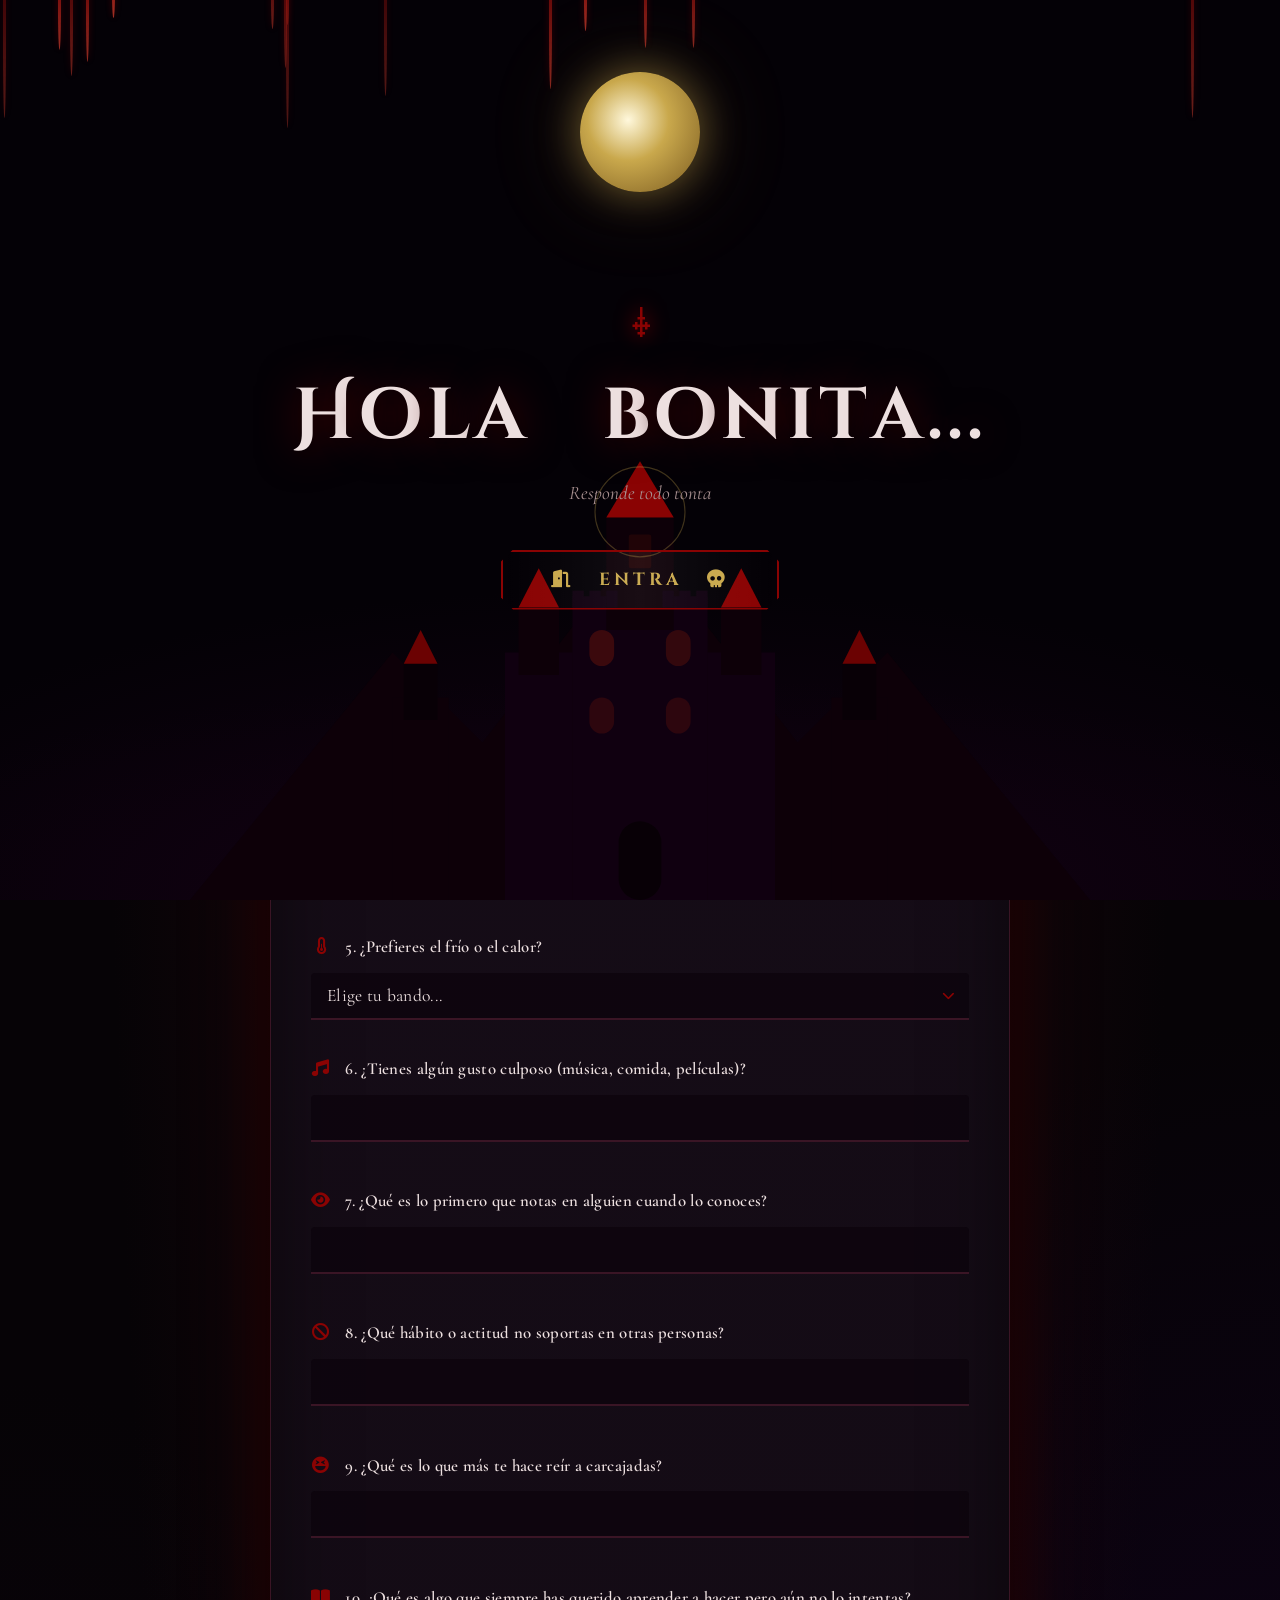
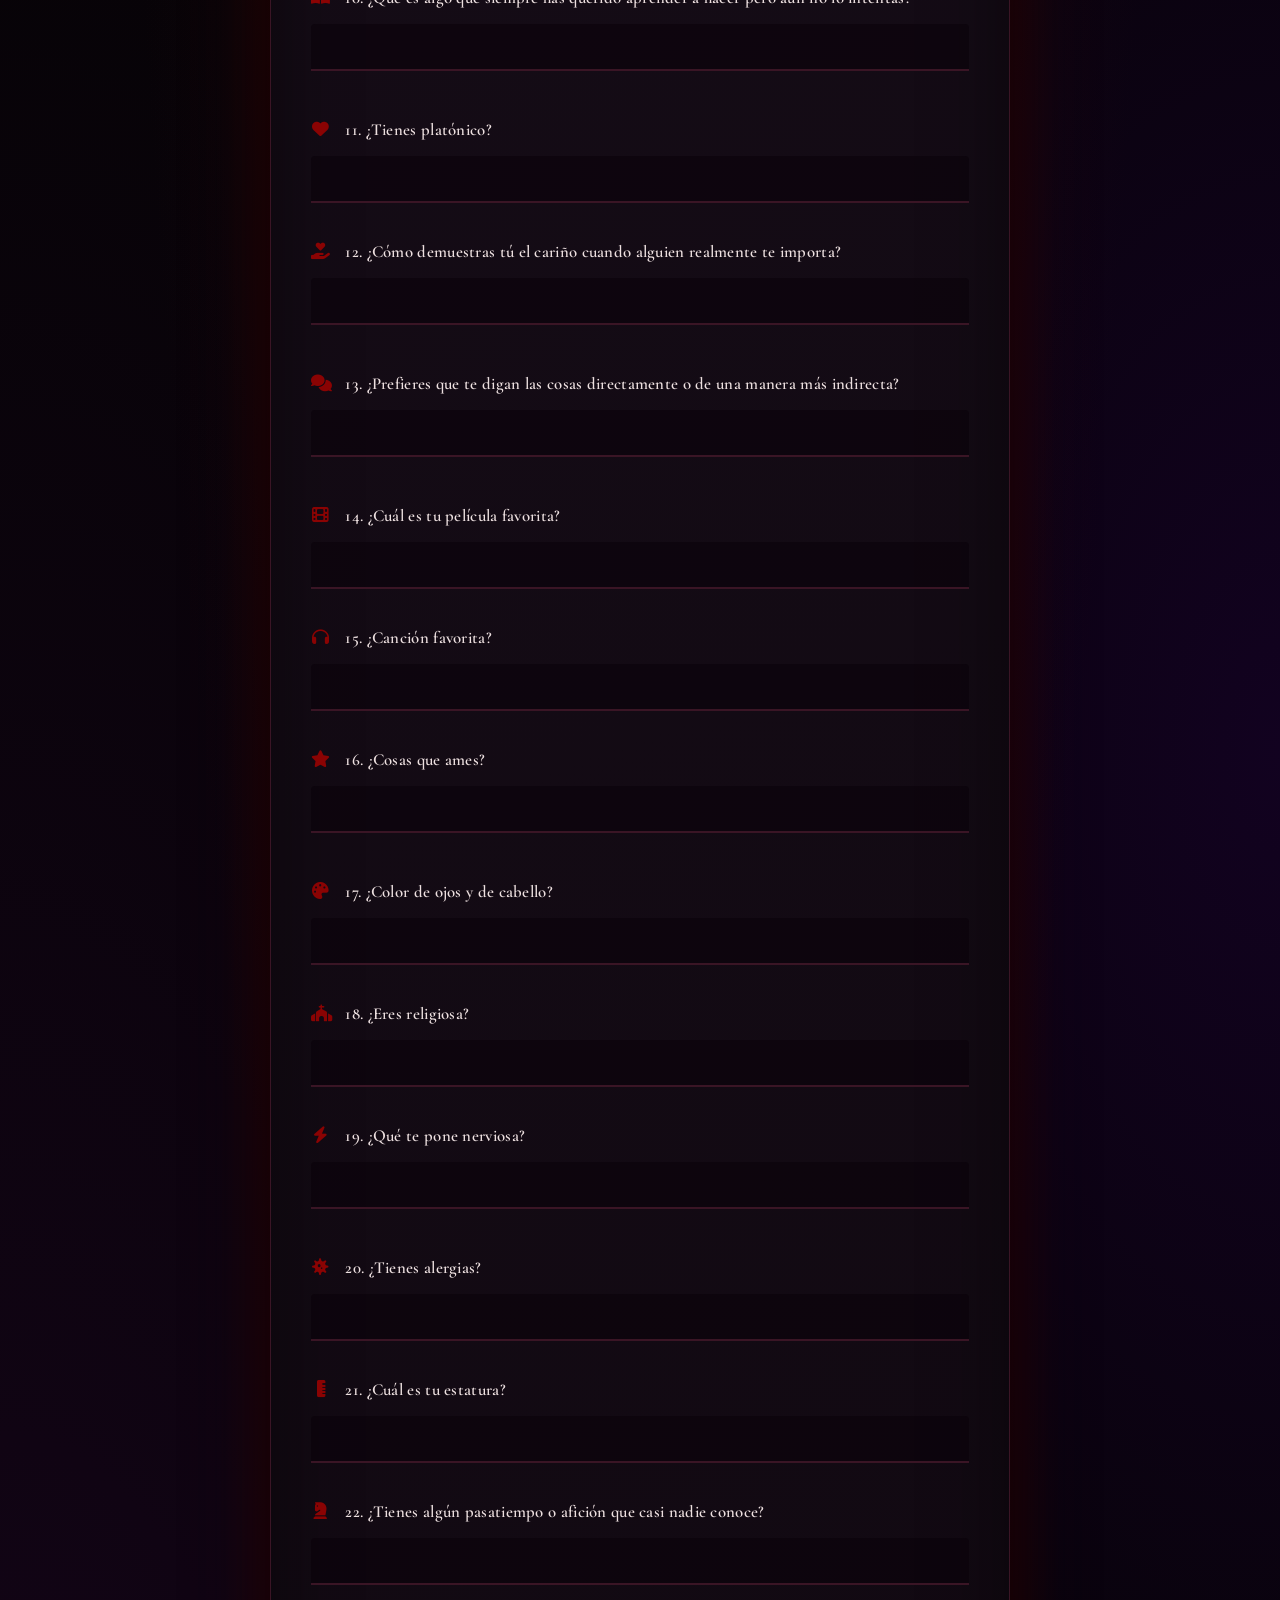
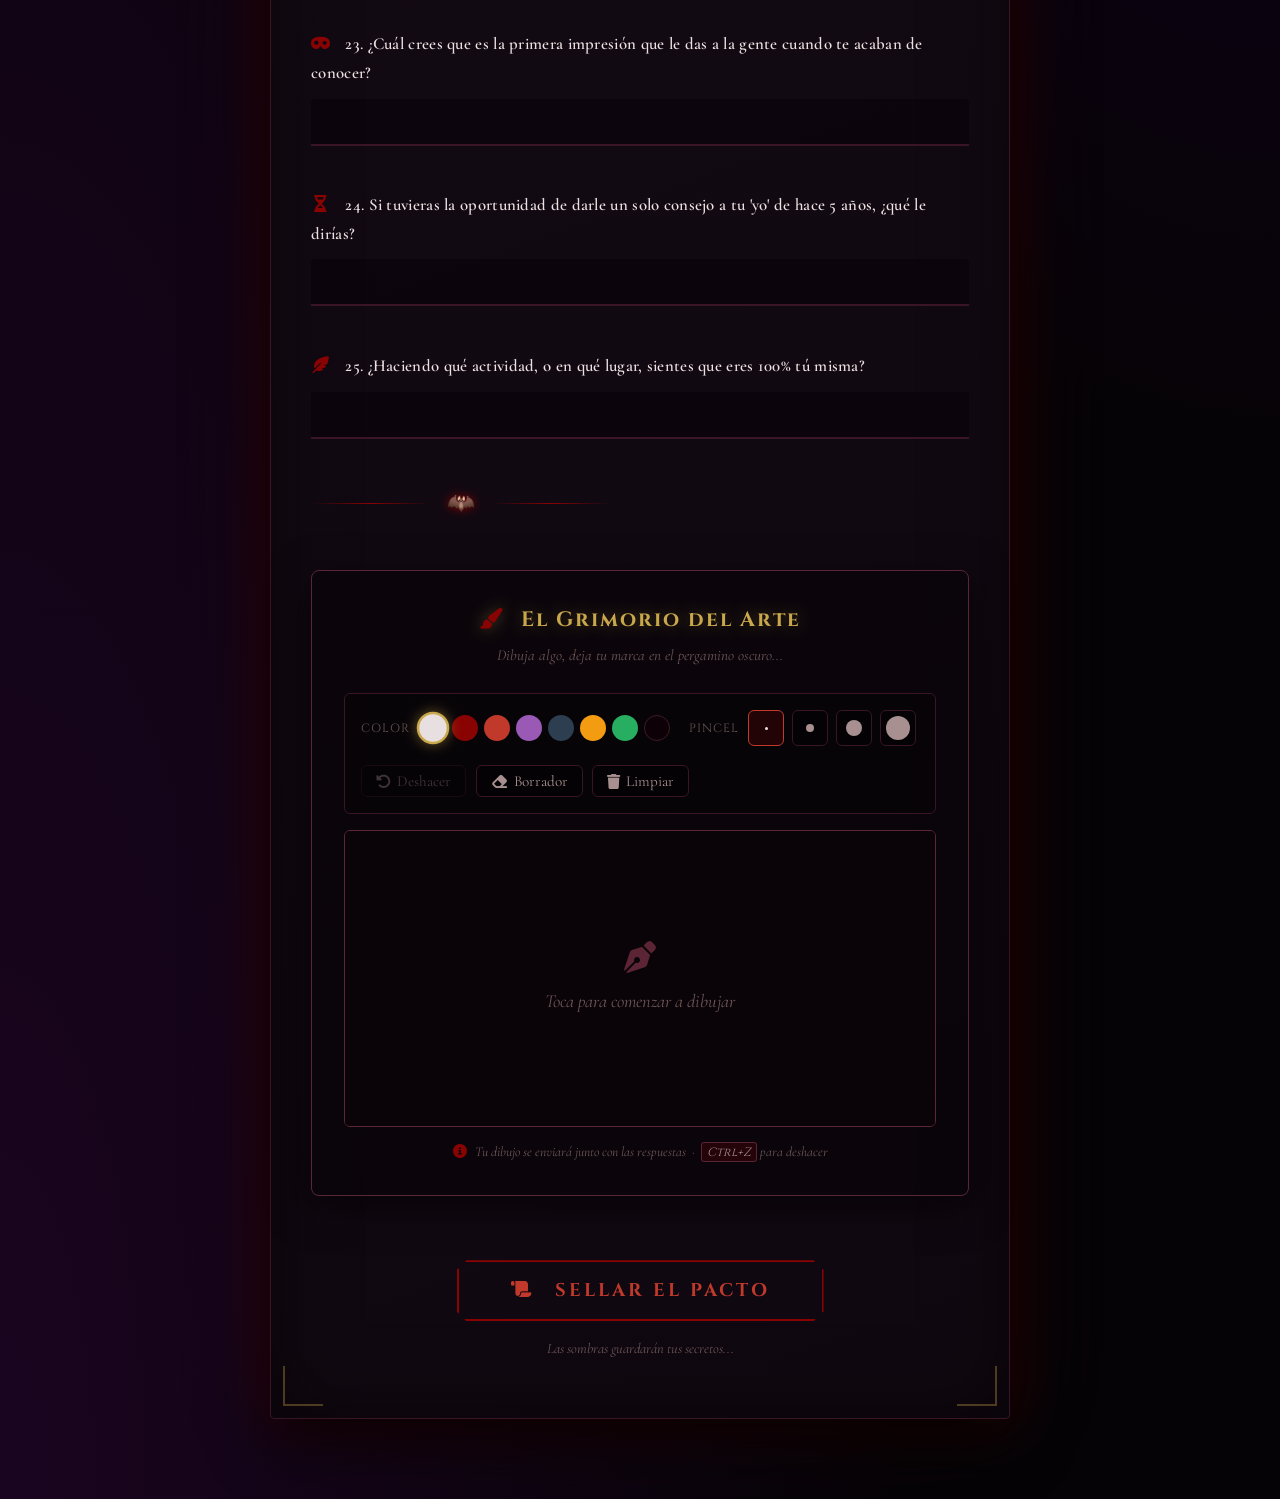
==== index.html @ e93f4ec5 "upload" ====
<!DOCTYPE html>
<html lang="es">

<head>
    <meta charset="UTF-8">
    <meta name="viewport" content="width=device-width, initial-scale=1.0">
    <title>Para Aline... 🦇</title>
    <meta name="description" content="Un cuestionario especial para conocerte mejor.">

    <!-- Google Fonts -->
    <link
        href="https://fonts.googleapis.com/css2?family=Cinzel+Decorative:wght@400;700;900&family=Cinzel:wght@400;600;700&family=Cormorant+Garamond:ital,wght@0,300;0,400;0,600;1,300;1,400&display=swap"
        rel="stylesheet">

    <!-- FontAwesome -->
    <link rel="stylesheet" href="https://cdnjs.cloudflare.com/ajax/libs/font-awesome/6.4.0/css/all.min.css">

    <!-- AOS Animation CSS -->
    <link href="https://unpkg.com/aos@2.3.1/dist/aos.css" rel="stylesheet">

    <link rel="stylesheet" href="./styles.css">
</head>

<body>

    <!-- ===== PANTALLA DE ENTRADA — Castlevania Intro ===== -->
    <div id="introScreen">
        <!-- Niebla -->
        <div class="intro-fog"></div>
        <div class="intro-fog intro-fog--2"></div>

        <!-- Silueta del castillo -->
        <div class="intro-castle">
            <svg viewBox="0 0 800 400" xmlns="http://www.w3.org/2000/svg" preserveAspectRatio="xMidYMax meet">
                <!-- base montaña -->
                <polygon points="0,400 180,180 260,260 400,80 540,260 620,180 800,400" fill="#0d0008" />
                <!-- castillo central -->
                <rect x="340" y="130" width="120" height="270" fill="#100010" />
                <!-- Torre central -->
                <rect x="370" y="60" width="60" height="100" fill="#0d0008" />
                <polygon points="370,60 400,10 430,60" fill="#8a0303" />
                <!-- ventanas torre -->
                <rect x="390" y="75" width="20" height="30" fill="#ff330015" rx="2" />
                <!-- Torres laterales izq -->
                <rect x="280" y="180" width="60" height="220" fill="#100010" />
                <rect x="292" y="140" width="36" height="60" fill="#0d0008" />
                <polygon points="292,140 310,105 328,140" fill="#8a0303" />
                <!-- Torres laterales der -->
                <rect x="460" y="180" width="60" height="220" fill="#100010" />
                <rect x="472" y="140" width="36" height="60" fill="#0d0008" />
                <polygon points="472,140 490,105 508,140" fill="#8a0303" />
                <!-- Torres extremo izq -->
                <rect x="180" y="220" width="50" height="180" fill="#0d0008" />
                <rect x="190" y="190" width="30" height="50" fill="#080006" />
                <polygon points="190,190 205,160 220,190" fill="#6b0202" />
                <!-- Torres extremo der -->
                <rect x="570" y="220" width="50" height="180" fill="#0d0008" />
                <rect x="580" y="190" width="30" height="50" fill="#080006" />
                <polygon points="580,190 595,160 610,190" fill="#6b0202" />
                <!-- Ventanas iluminadas castillo -->
                <rect x="355" y="160" width="22" height="32" rx="11" fill="#ff3300" opacity="0.18" />
                <rect x="423" y="160" width="22" height="32" rx="11" fill="#ff3300" opacity="0.15" />
                <rect x="355" y="220" width="22" height="32" rx="11" fill="#ff3300" opacity="0.12" />
                <rect x="423" y="220" width="22" height="32" rx="11" fill="#ff3300" opacity="0.12" />
                <!-- Puerta -->
                <rect x="381" y="330" width="38" height="70" rx="19" fill="#080006" />
                <!-- Almenas -->
                <rect x="340" y="125" width="10" height="15" fill="#100010" />
                <rect x="355" y="125" width="10" height="15" fill="#100010" />
                <rect x="370" y="125" width="10" height="15" fill="#100010" />
                <rect x="420" y="125" width="10" height="15" fill="#100010" />
                <rect x="435" y="125" width="10" height="15" fill="#100010" />
                <rect x="450" y="125" width="10" height="15" fill="#100010" />
                <!-- Luna llena detrás -->
                <circle cx="400" cy="55" r="40" fill="none" stroke="#c9a84c" stroke-width="1" opacity="0.3" />
            </svg>
        </div>

        <!-- Luna llena real -->
        <div class="intro-moon"></div>

        <!-- Gotas de sangre desde arriba -->
        <div class="blood-drips" id="bloodDrips"></div>

        <!-- Contenido central -->
        <div class="intro-content">
            <div class="intro-symbol">⸸</div>
            <h1 class="intro-title">
                <span class="intro-letter" style="--i:0">H</span><span class="intro-letter" style="--i:1">o</span><span
                    class="intro-letter" style="--i:2">l</span><span class="intro-letter" style="--i:3">a</span>
                <span class="intro-space"> </span>
                <span class="intro-letter" style="--i:5">b</span><span class="intro-letter" style="--i:6">o</span><span
                    class="intro-letter" style="--i:7">n</span><span class="intro-letter" style="--i:8">i</span><span
                    class="intro-letter" style="--i:7">t</span><span class="intro-letter" style="--i:8">a</span><span
                    class="intro-letter" style="--i:9">...</span>
            </h1>
            <p class="intro-sub">Responde todo tonta</p>
            <button class="intro-enter-btn" id="enterBtn" onclick="enterSite()">
                <span class="btn-glow"></span>
                <i class="fa-solid fa-door-open"></i>
                &nbsp; Entra &nbsp;
                <i class="fa-solid fa-skull"></i>
            </button>
        </div>

        <!-- Murciélagos del intro -->
        <canvas id="introBatsCanvas"></canvas>
    </div>

    <!-- ===== BATS CANVAS (fondo principal) ===== -->
    <canvas id="batsCanvas"></canvas>

    <!-- ===== BLOOD DRIP OVERLAY ===== -->
    <div class="blood-overlay" id="bloodOverlay"></div>

    <!-- ===== PARTICLE AMBIENT ===== -->
    <div class="particles" id="particles"></div>

    <!-- ===== MODAL ENVÍO ===== -->
    <div class="submit-modal" id="submitModal">
        <div class="modal-inner">
            <div class="modal-bats">🦇 🦇 🦇</div>
            <h2>Las sombras llevan tus secretos...</h2>
            <p>El conde ha recibido tus confesiones.</p>
            <div class="blood-seal"></div>
        </div>
    </div>

    <!-- ===== MENSAJES OCULTOS — Tooltips mágicos ===== -->
    <!-- Aparecen haciendo hover 3s sobre los ⸸ y elementos decorativos -->
    <div class="hidden-msg" id="hiddenMsg"></div>

    <!-- ===== MAIN CONTAINER ===== -->
    <div class="container" id="mainContainer">

        <!-- Decorative corner ornaments -->
        <div class="corner corner-tl"></div>
        <div class="corner corner-tr"></div>
        <div class="corner corner-bl"></div>
        <div class="corner corner-br"></div>

        <header data-aos="fade-down" data-aos-duration="1200">
            <div class="header-emblem">
                <!-- 🦇 Hover aquí 3s para un secreto -->
                <svg viewBox="0 0 120 80" xmlns="http://www.w3.org/2000/svg" class="bat-logo" data-secret="1" title="">
                    <path
                        d="M60 40 C50 20 20 15 5 25 C20 28 30 35 35 45 C40 30 50 28 60 40 C70 28 80 30 85 45 C90 35 100 28 115 25 C100 15 70 20 60 40Z"
                        fill="#8a0303" />
                    <ellipse cx="60" cy="42" rx="8" ry="10" fill="#8a0303" />
                    <circle cx="57" cy="38" r="2" fill="#ff0000" />
                    <circle cx="63" cy="38" r="2" fill="#ff0000" />
                </svg>
            </div>
            <h1>Como te quiero conocer</h1>
            <p class="header-sub">Responde sinceramente.<br><em>Tómate tu tiempo</em></p>
            <div class="divider-fancy" data-secret="2">
                <span class="divider-line"></span>
                <span class="divider-icon">⸸</span>
                <span class="divider-line"></span>
            </div>
        </header>

        <!-- RECUERDA CAMBIAR EL CORREO AQUÍ -->
        <form id="mainForm" action="https://formsubmit.co/sebastianchb16@gmail.com" method="POST">

            <input type="hidden" name="_subject" value="🦇 Nuevas confesiones del cuestionario gótico 🦇">
            <input type="hidden" name="_captcha" value="false">
            <input type="hidden" name="_next" value="https://formsubmit.co/sebastianchb16@gmail.com">

            <!-- PREGUNTAS -->
            <div class="pregunta" data-aos="fade-up" data-aos-delay="50">
                <label for="p1"><i class="fa-solid fa-signature"></i> 1. ¿Cuál es tu nombre completo?</label>
                <input type="text" id="p1" name="1_Nombre_Completo" required autocomplete="off">
            </div>

            <div class="pregunta" data-aos="fade-up">
                <label for="p2"><i class="fa-solid fa-utensils"></i> 2. ¿Te gusta cocinar o prefieres pedir
                    comida?</label>
                <textarea id="p2" name="2_Cocinar_o_Pedir" rows="1" required></textarea>
            </div>

            <div class="pregunta" data-aos="fade-up">
                <label for="p3"><i class="fa-solid fa-ice-cream"></i> 3. ¿Cuál es tu postre favorito?</label>
                <input type="text" id="p3" name="3_Postre_Favorito" required autocomplete="off">
            </div>

            <div class="pregunta" data-aos="fade-up">
                <label for="p4"><i class="fa-solid fa-leaf"></i> 4. ¿Cuál es tu estación del año favorita?</label>
                <input type="text" id="p4" name="4_Estacion_Favorita" required autocomplete="off">
            </div>

            <div class="pregunta" data-aos="fade-up">
                <label for="p5"><i class="fa-solid fa-temperature-half"></i> 5. ¿Prefieres el frío o el calor?</label>
                <div class="select-wrapper">
                    <select id="p5" name="5_Frio_o_Calor" required>
                        <option value="" disabled selected>Elige tu bando...</option>
                        <option value="Frío">El frío ❄️</option>
                        <option value="Calor">El calor ☀️</option>
                        <option value="Depende">Depende</option>
                    </select>
                    <i class="fa-solid fa-chevron-down select-arrow"></i>
                </div>
            </div>

            <div class="pregunta" data-aos="fade-up">
                <label for="p6"><i class="fa-solid fa-music"></i> 6. ¿Tienes algún gusto culposo (música, comida,
                    películas)?</label>
                <textarea id="p6" name="6_Gusto_Culposo" rows="1" required></textarea>
            </div>

            <div class="pregunta" data-aos="fade-up">
                <label for="p7"><i class="fa-solid fa-eye"></i> 7. ¿Qué es lo primero que notas en alguien cuando lo
                    conoces?</label>
                <textarea id="p7" name="7_Lo_Primero_Que_Notas" rows="1" required></textarea>
            </div>

            <!-- Mensaje oculto #3 — hover en el ojo de la pregunta 7 -->
            <div class="pregunta" data-aos="fade-up">
                <label for="p8"><i class="fa-solid fa-ban"></i> 8. ¿Qué hábito o actitud no soportas en otras
                    personas?</label>
                <textarea id="p8" name="8_Lo_Que_No_Soportas" rows="1" required></textarea>
            </div>

            <div class="pregunta" data-aos="fade-up">
                <label for="p9"><i class="fa-solid fa-face-laugh-squint"></i> 9. ¿Qué es lo que más te hace reír a
                    carcajadas?</label>
                <textarea id="p9" name="9_Lo_Que_Te_Hace_Reir" rows="1" required></textarea>
            </div>

            <div class="pregunta" data-aos="fade-up">
                <label for="p10"><i class="fa-solid fa-book-open"></i> 10. ¿Qué es algo que siempre has querido aprender
                    a hacer pero aún no lo intentas?</label>
                <textarea id="p10" name="10_Algo_Por_Aprender" rows="1" required></textarea>
            </div>

            <div class="pregunta" data-aos="fade-up">
                <label for="p11"><i class="fa-solid fa-heart" data-secret="3"></i> 11. ¿Tienes platónico?</label>
                <input type="text" id="p11" name="11_Platonico" required autocomplete="off">
            </div>

            <div class="pregunta" data-aos="fade-up">
                <label for="p12"><i class="fa-solid fa-hand-holding-heart"></i> 12. ¿Cómo demuestras tú el cariño cuando
                    alguien realmente te importa?</label>
                <textarea id="p12" name="12_Como_Demuestras_Carino" rows="1" required></textarea>
            </div>

            <div class="pregunta" data-aos="fade-up">
                <label for="p13"><i class="fa-solid fa-comments"></i> 13. ¿Prefieres que te digan las cosas directamente
                    o de una manera más indirecta?</label>
                <textarea id="p13" name="13_Directa_o_Indirecta" rows="1" required></textarea>
            </div>

            <div class="pregunta" data-aos="fade-up">
                <label for="p14"><i class="fa-solid fa-film"></i> 14. ¿Cuál es tu película favorita?</label>
                <input type="text" id="p14" name="14_Pelicula_Favorita" required autocomplete="off">
            </div>

            <div class="pregunta" data-aos="fade-up">
                <label for="p15"><i class="fa-solid fa-headphones"></i> 15. ¿Canción favorita?</label>
                <input type="text" id="p15" name="15_Cancion_Favorita" required autocomplete="off">
            </div>

            <div class="pregunta" data-aos="fade-up">
                <label for="p16"><i class="fa-solid fa-star" data-secret="4"></i> 16. ¿Cosas que ames?</label>
                <textarea id="p16" name="16_Cosas_Que_Amas" rows="1" required></textarea>
            </div>

            <div class="pregunta" data-aos="fade-up">
                <label for="p17"><i class="fa-solid fa-palette"></i> 17. ¿Color de ojos y de cabello?</label>
                <input type="text" id="p17" name="17_Ojos_y_Cabello" required autocomplete="off">
            </div>

            <div class="pregunta" data-aos="fade-up">
                <label for="p18"><i class="fa-solid fa-church"></i> 18. ¿Eres religiosa?</label>
                <input type="text" id="p18" name="18_Religiosa" required autocomplete="off">
            </div>

            <div class="pregunta" data-aos="fade-up">
                <label for="p19"><i class="fa-solid fa-bolt"></i> 19. ¿Qué te pone nerviosa?</label>
                <textarea id="p19" name="19_Que_Te_Pone_Nerviosa" rows="1" required></textarea>
            </div>

            <div class="pregunta" data-aos="fade-up">
                <label for="p20"><i class="fa-solid fa-virus"></i> 20. ¿Tienes alergias?</label>
                <input type="text" id="p20" name="20_Alergias" required autocomplete="off">
            </div>

            <div class="pregunta" data-aos="fade-up">
                <label for="p21"><i class="fa-solid fa-ruler-vertical"></i> 21. ¿Cuál es tu estatura?</label>
                <input type="text" id="p21" name="21_Estatura" required autocomplete="off">
            </div>

            <div class="pregunta" data-aos="fade-up">
                <label for="p22"><i class="fa-solid fa-chess-knight"></i> 22. ¿Tienes algún pasatiempo o afición que
                    casi nadie conoce?</label>
                <textarea id="p22" name="22_Pasatiempo_Oculto" rows="1" required></textarea>
            </div>

            <div class="pregunta" data-aos="fade-up">
                <label for="p23"><i class="fa-solid fa-mask"></i> 23. ¿Cuál crees que es la primera impresión que le das
                    a la gente cuando te acaban de conocer?</label>
                <textarea id="p23" name="23_Primera_Impresion" rows="1" required></textarea>
            </div>

            <div class="pregunta" data-aos="fade-up">
                <label for="p24"><i class="fa-solid fa-hourglass-half"></i> 24. Si tuvieras la oportunidad de darle un
                    solo consejo a tu 'yo' de hace 5 años, ¿qué le dirías?</label>
                <textarea id="p24" name="24_Consejo_A_Tu_Yo_Pasado" rows="1" required></textarea>
            </div>

            <div class="pregunta" data-aos="fade-up">
                <label for="p25"><i class="fa-solid fa-feather-pointed" data-secret="5"></i> 25. ¿Haciendo qué
                    actividad, o en qué lugar, sientes que eres 100% tú misma?</label>
                <textarea id="p25" name="25_Lugar_Donde_Eres_Tu_Misma" rows="1" required></textarea>
            </div>

            <!-- Divisor secreto — hover para mensaje -->
            <div class="divider-fancy mid-divider" data-secret="6" data-aos="fade-up" style="margin: 2rem 0;">
                <span class="divider-line"></span>
                <span class="divider-icon">🦇</span>
                <span class="divider-line"></span>
            </div>

            <!-- ===== CANVAS DE DIBUJO VAMPIRESCO ===== -->
            <div class="canvas-section" data-aos="fade-up" data-aos-duration="1200">
                <div class="canvas-header">
                    <h3 class="canvas-title">
                        <i class="fa-solid fa-paintbrush"></i>
                        El Grimorio del Arte
                    </h3>
                    <p class="canvas-subtitle">Dibuja algo, deja tu marca en el pergamino oscuro...</p>
                </div>

                <div class="canvas-tools">
                    <div class="tool-group">
                        <label class="tool-label">Color</label>
                        <div class="color-palette">
                            <button type="button" class="color-btn active" data-color="#e8e0e0"
                                style="background:#e8e0e0" title="Blanco luna"></button>
                            <button type="button" class="color-btn" data-color="#8a0303" style="background:#8a0303"
                                title="Rojo sangre"></button>
                            <button type="button" class="color-btn" data-color="#c0392b" style="background:#c0392b"
                                title="Escarlata"></button>
                            <button type="button" class="color-btn" data-color="#9b59b6" style="background:#9b59b6"
                                title="Violeta oscuro"></button>
                            <button type="button" class="color-btn" data-color="#2c3e50" style="background:#2c3e50"
                                title="Azul noche"></button>
                            <button type="button" class="color-btn" data-color="#f39c12" style="background:#f39c12"
                                title="Oro maldito"></button>
                            <button type="button" class="color-btn" data-color="#27ae60" style="background:#27ae60"
                                title="Verde veneno"></button>
                            <button type="button" class="color-btn" data-color="#0d0006"
                                style="background:#0d0006;border:1px solid #3b1f22" title="Negro abismo"></button>
                        </div>
                    </div>
                    <div class="tool-group">
                        <label class="tool-label">Pincel</label>
                        <div class="brush-sizes">
                            <button type="button" class="brush-btn active" data-size="3" title="Fino"><span
                                    style="width:3px;height:3px;border-radius:50%;background:currentColor;display:inline-block"></span></button>
                            <button type="button" class="brush-btn" data-size="8" title="Mediano"><span
                                    style="width:8px;height:8px;border-radius:50%;background:currentColor;display:inline-block"></span></button>
                            <button type="button" class="brush-btn" data-size="16" title="Grueso"><span
                                    style="width:16px;height:16px;border-radius:50%;background:currentColor;display:inline-block"></span></button>
                            <button type="button" class="brush-btn" data-size="30" title="Enorme"><span
                                    style="width:24px;height:24px;border-radius:50%;background:currentColor;display:inline-block"></span></button>
                        </div>
                    </div>
                    <div class="tool-group">
                        <button type="button" id="undoBtn" class="tool-action-btn" title="Deshacer (Ctrl+Z)">
                            <i class="fa-solid fa-rotate-left"></i> Deshacer
                        </button>
                        <button type="button" id="eraserBtn" class="tool-action-btn" title="Borrador">
                            <i class="fa-solid fa-eraser"></i> Borrador
                        </button>
                        <button type="button" id="clearBtn" class="tool-action-btn danger" title="Limpiar">
                            <i class="fa-solid fa-trash"></i> Limpiar
                        </button>
                    </div>
                </div>

                <div class="canvas-wrapper">
                    <canvas id="drawCanvas"></canvas>
                    <div class="canvas-overlay-hint" id="canvasHint">
                        <i class="fa-solid fa-pen-nib"></i>
                        <span>Toca para comenzar a dibujar</span>
                    </div>
                </div>

                <!-- Canvas data oculto para enviar con el form -->
                <input type="hidden" name="Dibujo_Canvas" id="canvasData">
                <p class="canvas-note"><i class="fa-solid fa-info-circle"></i> Tu dibujo se enviará junto con las respuestas &nbsp;·&nbsp; <kbd>Ctrl+Z</kbd> para deshacer</p>
            </div>

            <!-- BOTÓN ENVIAR -->
            <div class="btn-container" data-aos="zoom-in" data-aos-delay="200">
                <button type="submit" id="submitBtn">
                    <i class="fa-solid fa-scroll"></i>
                    Sellar el Pacto
                </button>
                <p class="submit-note">Las sombras guardarán tus secretos...</p>
            </div>

        </form>
    </div>

    <!-- AOS JS -->
    <script src="https://unpkg.com/aos@2.3.1/dist/aos.js"></script>
    <script src="./script.js"></script>
</body>

</html>
---- styles.css ----
/* ============================================================
   VARIABLES GÓTICAS — CASTLEVANIA DARK THEME
   ============================================================ */
:root {
    --bg:            #060306;
    --bg2:           #0d070d;
    --card-bg:       #100810;
    --card-bg2:      #160d18;
    --primary:       #8a0303;
    --primary-bright:#c0392b;
    --primary-glow:  rgba(138, 3, 3, 0.55);
    --primary-glow2: rgba(192, 57, 43, 0.3);
    --gold:          #c9a84c;
    --gold-dim:      #7a6030;
    --purple:        #4a1060;
    --purple-bright: #9b59b6;
    --text:          #ede0e0;
    --text-dim:      #a89090;
    --text-muted:    #6b5555;
    --border:        #3a1525;
    --border-bright: #5c2535;
    --glow:          0 0 20px rgba(138, 3, 3, 0.5);
    --glow-lg:       0 0 50px rgba(138, 3, 3, 0.35), 0 0 100px rgba(138, 3, 3, 0.15);
    --shadow:        0 20px 60px rgba(0,0,0,0.9);
}

/* ============================================================
   RESET & BASE
   ============================================================ */
*, *::before, *::after {
    box-sizing: border-box;
    margin: 0;
    padding: 0;
}
html { scroll-behavior: smooth; }

body {
    background-color: var(--bg);
    background-image:
        radial-gradient(ellipse at 50% 0%,   #290a10 0%, transparent 60%),
        radial-gradient(ellipse at 0%  100%, #1a0520 0%, transparent 50%),
        radial-gradient(ellipse at 100% 50%, #120220 0%, transparent 40%);
    color: var(--text);
    font-family: 'Cormorant Garamond', serif;
    font-size: 1.15rem;
    line-height: 1.7;
    padding: 3rem 1rem 5rem;
    min-height: 100vh;
    overflow-x: hidden;
}

/* ============================================================
   SCROLLBAR GÓTICO
   ============================================================ */
::-webkit-scrollbar { width: 6px; }
::-webkit-scrollbar-track { background: var(--bg); }
::-webkit-scrollbar-thumb { background: var(--border); border-radius: 3px; }
::-webkit-scrollbar-thumb:hover { background: var(--primary); }

/* ============================================================
   ██████  PANTALLA DE INTRO — Castlevania Gate
   ============================================================ */
#introScreen {
    position: fixed;
    inset: 0;
    z-index: 9999;
    background: #040106;
    display: flex;
    align-items: center;
    justify-content: center;
    flex-direction: column;
    overflow: hidden;
    transition: opacity 1s ease, transform 1s ease;
}
#introScreen.exit {
    opacity: 0;
    pointer-events: none;
    transform: scale(1.04);
}

/* Niebla */
.intro-fog {
    position: absolute;
    bottom: 0; left: -20%;
    width: 140%;
    height: 35%;
    background: radial-gradient(ellipse at 50% 100%, rgba(20,0,20,0.9) 0%, transparent 70%);
    animation: fogDrift 12s ease-in-out infinite alternate;
    pointer-events: none;
}
.intro-fog--2 {
    height: 25%;
    opacity: 0.6;
    animation-delay: -6s;
    animation-direction: alternate-reverse;
}
@keyframes fogDrift {
    from { transform: translateX(-5%) scaleY(1); }
    to   { transform: translateX(5%)  scaleY(1.15); }
}

/* Luna */
.intro-moon {
    position: absolute;
    top: 8%;
    left: 50%;
    transform: translateX(-50%);
    width: 120px;
    height: 120px;
    border-radius: 50%;
    background: radial-gradient(circle at 40% 40%, #fff8dc, #c9a84c 40%, #7a5a20 100%);
    box-shadow: 0 0 40px rgba(201,168,76,0.5), 0 0 100px rgba(201,168,76,0.2);
    animation: moonGlow 4s ease-in-out infinite alternate;
}
@keyframes moonGlow {
    from { box-shadow: 0 0 40px rgba(201,168,76,0.5), 0 0 80px rgba(201,168,76,0.2); }
    to   { box-shadow: 0 0 60px rgba(201,168,76,0.7), 0 0 120px rgba(201,168,76,0.3); }
}

/* Castillo SVG */
.intro-castle {
    position: absolute;
    bottom: 0;
    left: 50%;
    transform: translateX(-50%);
    width: min(900px, 100vw);
    opacity: 0;
    animation: castleReveal 2s ease 0.5s forwards;
    pointer-events: none;
}
@keyframes castleReveal {
    from { opacity: 0; transform: translateX(-50%) translateY(20px); }
    to   { opacity: 1; transform: translateX(-50%) translateY(0); }
}
.intro-castle svg { display: block; width: 100%; }

/* Gotas de sangre */
.blood-drips {
    position: absolute;
    top: 0; left: 0; right: 0;
    pointer-events: none;
    height: 100%;
    overflow: hidden;
}
.drip {
    position: absolute;
    top: -30px;
    width: 3px;
    border-radius: 0 0 50% 50%;
    background: linear-gradient(to bottom, #8a0303, #c0392b);
    animation: dripFall linear infinite;
    box-shadow: 0 0 6px rgba(138,3,3,0.6);
}
@keyframes dripFall {
    0%   { top: -30px; opacity: 0.8; }
    85%  { opacity: 0.8; }
    100% { top: 110vh;  opacity: 0; }
}

/* Canvas murciélagos del intro */
#introBatsCanvas {
    position: absolute;
    inset: 0;
    pointer-events: none;
    z-index: 1;
}

/* Contenido central del intro */
.intro-content {
    position: relative;
    z-index: 10;
    text-align: center;
    padding: 2.5rem 2rem;
    animation: contentRise 1.5s ease 1.2s both;
}
@keyframes contentRise {
    from { opacity: 0; transform: translateY(30px); }
    to   { opacity: 1; transform: translateY(0); }
}

.intro-symbol {
    font-size: 2.5rem;
    color: var(--primary);
    text-shadow: 0 0 20px var(--primary);
    margin-bottom: 1rem;
    animation: symbolPulse 2s ease-in-out infinite alternate;
}
@keyframes symbolPulse {
    from { text-shadow: 0 0 10px var(--primary); transform: scale(1); }
    to   { text-shadow: 0 0 30px var(--primary-bright), 0 0 60px rgba(138,3,3,0.4); transform: scale(1.1); }
}

.intro-title {
    font-family: 'Cinzel Decorative', serif;
    font-size: clamp(2rem, 8vw, 4.5rem);
    color: var(--text);
    letter-spacing: 4px;
    text-shadow: 0 0 40px var(--primary-glow), 0 4px 20px rgba(0,0,0,0.9);
    margin-bottom: 1rem;
    line-height: 1.2;
}

.intro-letter {
    display: inline-block;
    opacity: 0;
    animation: letterDrop 0.5s ease calc(1.5s + var(--i) * 0.08s) forwards;
}
.intro-space { display: inline-block; width: 0.4em; }
@keyframes letterDrop {
    from { opacity: 0; transform: translateY(-20px) rotateX(90deg); }
    to   { opacity: 1; transform: translateY(0)    rotateX(0deg); }
}

.intro-sub {
    color: var(--text-dim);
    font-style: italic;
    font-size: clamp(0.9rem, 2.5vw, 1.2rem);
    margin-bottom: 2.5rem;
    opacity: 0;
    animation: fadeIn 1s ease 2.5s forwards;
}

/* Botón entrar */
.intro-enter-btn {
    position: relative;
    background: transparent;
    color: var(--gold);
    border: 2px solid var(--primary);
    padding: 16px 48px;
    font-family: 'Cinzel', serif;
    font-size: clamp(0.9rem, 2.5vw, 1.1rem);
    font-weight: 700;
    letter-spacing: 4px;
    cursor: pointer;
    text-transform: uppercase;
    clip-path: polygon(12px 0%, calc(100% - 12px) 0%, 100% 12px, 100% calc(100% - 12px), calc(100% - 12px) 100%, 12px 100%, 0% calc(100% - 12px), 0% 12px);
    overflow: hidden;
    transition: all 0.4s ease;
    opacity: 0;
    animation: fadeIn 1s ease 2.8s forwards;
}
.intro-enter-btn:hover {
    background: var(--primary);
    color: var(--text);
    box-shadow: 0 0 50px var(--primary-glow), 0 0 100px rgba(138,3,3,0.2);
    letter-spacing: 6px;
    transform: scale(1.04);
}
.btn-glow {
    position: absolute;
    inset: 0;
    background: linear-gradient(90deg, transparent, rgba(255,255,255,0.05), transparent);
    animation: btnShimmer 2.5s linear infinite;
}
@keyframes btnShimmer {
    from { transform: translateX(-100%); }
    to   { transform: translateX(100%); }
}

.intro-hint {
    margin-top: 1.2rem;
    color: var(--text-muted);
    font-style: italic;
    font-size: 0.85rem;
    opacity: 0;
    animation: fadeIn 1s ease 3.2s forwards;
}

@keyframes fadeIn {
    from { opacity: 0; }
    to   { opacity: 1; }
}

/* ============================================================
   BATS CANVAS (fondo principal)
   ============================================================ */
#batsCanvas {
    position: fixed;
    top: 0; left: 0;
    width: 100%; height: 100%;
    pointer-events: none;
    z-index: 0;
}

/* ============================================================
   PARTÍCULAS AMBIENTALES
   ============================================================ */
.particles {
    position: fixed;
    inset: 0;
    pointer-events: none;
    z-index: 0;
    overflow: hidden;
}
.particle {
    position: absolute;
    width: 2px; height: 2px;
    background: var(--primary);
    border-radius: 50%;
    opacity: 0;
    animation: floatParticle linear infinite;
}
@keyframes floatParticle {
    0%   { transform: translateY(100vh) scale(0); opacity: 0; }
    10%  { opacity: 0.6; }
    90%  { opacity: 0.3; }
    100% { transform: translateY(-10vh) scale(1); opacity: 0; }
}

/* ============================================================
   BLOOD OVERLAY
   ============================================================ */
.blood-overlay {
    position: fixed;
    inset: 0;
    background: radial-gradient(ellipse at 50% 0%, #8a0303 0%, #3a0010 40%, transparent 70%);
    z-index: 999;
    opacity: 0;
    pointer-events: none;
    transition: opacity 0.8s ease;
}
.blood-overlay.active {
    opacity: 1;
    pointer-events: all;
    animation: bloodDrip 0.8s ease forwards;
}
@keyframes bloodDrip {
    0%   { clip-path: ellipse(60% 0% at 50% 0%); }
    100% { clip-path: ellipse(120% 120% at 50% 0%); }
}

/* ============================================================
   SUBMIT MODAL
   ============================================================ */
.submit-modal {
    position: fixed;
    inset: 0;
    display: flex;
    align-items: center;
    justify-content: center;
    z-index: 1000;
    opacity: 0;
    pointer-events: none;
    transition: opacity 0.5s ease 0.5s;
    background: rgba(0,0,0,0.85);
    backdrop-filter: blur(10px);
}
.submit-modal.active { opacity: 1; pointer-events: all; }
.modal-inner {
    text-align: center;
    padding: 3rem;
    border: 1px solid var(--primary);
    border-radius: 12px;
    background: var(--card-bg2);
    box-shadow: var(--glow-lg);
    max-width: 420px;
    animation: modalAppear 0.6s ease 0.7s both;
}
@keyframes modalAppear {
    from { transform: scale(0.7) translateY(-40px); opacity: 0; }
    to   { transform: scale(1)   translateY(0);     opacity: 1; }
}
.modal-bats { font-size: 2.5rem; margin-bottom: 1rem; animation: batFlap 0.4s infinite alternate; }
@keyframes batFlap {
    from { letter-spacing: 10px; }
    to   { letter-spacing: 20px; }
}
.modal-inner h2 { font-family: 'Cinzel', serif; color: var(--primary-bright); font-size: 1.6rem; margin-bottom: 0.5rem; }
.modal-inner p  { color: var(--text-dim); font-style: italic; }
.blood-seal {
    width: 60px; height: 60px;
    background: var(--primary);
    border-radius: 50%;
    margin: 1.5rem auto 0;
    box-shadow: 0 0 30px var(--primary-glow);
    animation: sealPulse 1.5s infinite alternate;
}
@keyframes sealPulse {
    from { transform: scale(1);    box-shadow: 0 0 20px var(--primary-glow); }
    to   { transform: scale(1.15); box-shadow: 0 0 50px var(--primary-glow); }
}

/* ============================================================
   MENSAJES OCULTOS
   ============================================================ */
.hidden-msg {
    position: fixed;
    bottom: 2rem;
    left: 50%;
    transform: translateX(-50%) translateY(20px);
    background: linear-gradient(135deg, rgba(20,4,20,0.97), rgba(40,0,20,0.97));
    border: 1px solid var(--primary);
    border-radius: 8px;
    padding: 1rem 1.8rem;
    color: var(--text);
    font-style: italic;
    font-size: 1rem;
    max-width: 340px;
    text-align: center;
    z-index: 500;
    opacity: 0;
    pointer-events: none;
    transition: opacity 0.5s ease, transform 0.5s ease;
    box-shadow: 0 0 30px rgba(138,3,3,0.4), 0 10px 40px rgba(0,0,0,0.8);
    line-height: 1.5;
}
.hidden-msg.show {
    opacity: 1;
    transform: translateX(-50%) translateY(0);
}
.hidden-msg::before {
    content: '🦇';
    display: block;
    font-size: 1.4rem;
    margin-bottom: 0.4rem;
}

/* ============================================================
   CONTENEDOR PRINCIPAL
   ============================================================ */
.container {
    position: relative;
    z-index: 1;
    max-width: 740px;
    margin: 0 auto;
    background: linear-gradient(160deg, var(--card-bg2) 0%, var(--card-bg) 100%);
    padding: 3.5rem 2.5rem;
    border-radius: 4px;
    border: 1px solid var(--border);
    box-shadow: var(--shadow), var(--glow-lg), inset 0 0 80px rgba(0,0,0,0.5);
}

/* Ornamentos de esquina */
.corner {
    position: absolute;
    width: 40px; height: 40px;
    border-color: var(--gold-dim);
    border-style: solid;
    opacity: 0.6;
}
.corner-tl { top: 12px; left: 12px;  border-width: 2px 0 0 2px; }
.corner-tr { top: 12px; right: 12px; border-width: 2px 2px 0 0; }
.corner-bl { bottom: 12px; left: 12px;  border-width: 0 0 2px 2px; }
.corner-br { bottom: 12px; right: 12px; border-width: 0 2px 2px 0; }

/* ============================================================
   HEADER
   ============================================================ */
header { text-align: center; margin-bottom: 3.5rem; }

.bat-logo {
    width: 90px;
    height: 60px;
    margin-bottom: 1.5rem;
    filter: drop-shadow(0 0 12px var(--primary));
    animation: batPulse 3s ease-in-out infinite;
    cursor: pointer;
    transition: transform 0.3s;
}
.bat-logo:hover { transform: scale(1.1); }
@keyframes batPulse {
    0%, 100% { filter: drop-shadow(0 0 8px var(--primary)); }
    50%       { filter: drop-shadow(0 0 24px var(--primary-bright)); }
}

h1 {
    font-family: 'Cinzel Decorative', serif;
    color: var(--text);
    font-size: clamp(1.4rem, 4vw, 2.2rem);
    margin-bottom: 0.6rem;
    letter-spacing: 2px;
    text-shadow: 0 0 30px var(--primary-glow), 0 2px 10px rgba(0,0,0,0.8);
    line-height: 1.3;
}

.header-sub {
    color: var(--text-dim);
    font-style: italic;
    font-size: 1rem;
    margin-bottom: 2rem;
}

.divider-fancy {
    display: flex;
    align-items: center;
    gap: 1rem;
    margin: 0 auto;
    max-width: 300px;
    cursor: pointer;
}
.divider-line {
    flex: 1;
    height: 1px;
    background: linear-gradient(90deg, transparent, var(--primary), transparent);
}
.divider-icon {
    font-size: 1.4rem;
    color: var(--primary);
    text-shadow: 0 0 10px var(--primary);
    transition: transform 0.4s ease, text-shadow 0.4s;
}
.divider-fancy:hover .divider-icon {
    transform: scale(1.3) rotate(10deg);
    text-shadow: 0 0 20px var(--primary-bright);
}

/* ============================================================
   PREGUNTAS
   ============================================================ */
.pregunta { margin-bottom: 2.2rem; position: relative; }

label {
    display: block;
    margin-bottom: 0.7rem;
    font-weight: 600;
    color: var(--text);
    letter-spacing: 0.3px;
    font-size: 1.05rem;
    transition: color 0.3s;
}
label i {
    color: var(--primary);
    margin-right: 10px;
    width: 20px;
    text-align: center;
    transition: text-shadow 0.3s;
    cursor: default;
}
.pregunta:hover label { color: #f5e8e8; }
.pregunta:hover label i { text-shadow: 0 0 8px var(--primary); }

/* Icono secreto — cursor pointer */
label i[data-secret] { cursor: help; }

/* ============================================================
   INPUTS, TEXTAREAS, SELECT
   ============================================================ */
input[type="text"],
textarea,
select {
    width: 100%;
    background: rgba(10, 3, 10, 0.6);
    border: none;
    border-bottom: 2px solid var(--border);
    color: var(--text);
    padding: 12px 16px;
    font-family: 'Cormorant Garamond', serif;
    font-size: 1.1rem;
    transition: all 0.35s ease;
    border-radius: 4px 4px 0 0;
    letter-spacing: 0.3px;
}
input[type="text"]:focus,
textarea:focus,
select:focus {
    outline: none;
    border-bottom-color: var(--primary-bright);
    background: rgba(138, 3, 3, 0.07);
    box-shadow: 0 6px 20px -8px var(--primary-bright);
}
textarea { resize: none; overflow: hidden; }

/* ============================================================
   SELECT CUSTOM
   ============================================================ */
.select-wrapper { position: relative; }
.select-wrapper .select-arrow {
    position: absolute;
    right: 14px;
    top: 50%;
    transform: translateY(-50%);
    color: var(--primary);
    pointer-events: none;
    font-size: 0.8rem;
    transition: transform 0.3s;
}
.select-wrapper:focus-within .select-arrow { transform: translateY(-50%) rotate(180deg); }
select { appearance: none; cursor: pointer; padding-right: 40px; }
option { background: var(--card-bg); color: var(--text); }

/* ============================================================
   CANVAS DE DIBUJO
   ============================================================ */
.canvas-section {
    margin: 3rem 0;
    border: 1px solid var(--border-bright);
    border-radius: 8px;
    padding: 2rem;
    background: rgba(0,0,0,0.35);
    box-shadow: 0 10px 40px rgba(0,0,0,0.6);
}
.canvas-header { text-align: center; margin-bottom: 1.5rem; }
.canvas-title {
    font-family: 'Cinzel', serif;
    color: var(--gold);
    font-size: 1.3rem;
    letter-spacing: 2px;
    text-shadow: 0 0 15px rgba(201, 168, 76, 0.4);
}
.canvas-title i { color: var(--primary); margin-right: 10px; }
.canvas-subtitle { color: var(--text-muted); font-style: italic; margin-top: 0.3rem; font-size: 0.95rem; }

.canvas-tools {
    display: flex;
    flex-wrap: wrap;
    gap: 1.2rem;
    align-items: center;
    margin-bottom: 1rem;
    padding: 1rem;
    background: rgba(0,0,0,0.3);
    border-radius: 6px;
    border: 1px solid var(--border);
}
.tool-group { display: flex; align-items: center; gap: 0.6rem; flex-wrap: wrap; }
.tool-label {
    font-family: 'Cinzel', serif;
    font-size: 0.75rem;
    color: var(--text-muted);
    letter-spacing: 1px;
    text-transform: uppercase;
    margin-bottom: 0 !important;
    font-weight: 400;
}

.color-palette { display: flex; gap: 6px; flex-wrap: wrap; }
.color-btn {
    width: 26px; height: 26px;
    border-radius: 50%;
    border: 2px solid transparent;
    cursor: pointer;
    transition: all 0.2s;
    padding: 0;
}
.color-btn:hover, .color-btn.active {
    border-color: var(--gold);
    transform: scale(1.25);
    box-shadow: 0 0 10px rgba(201,168,76,0.5);
}

.brush-sizes { display: flex; gap: 8px; align-items: center; }
.brush-btn {
    width: 36px; height: 36px;
    border-radius: 6px;
    border: 1px solid var(--border);
    background: rgba(0,0,0,0.4);
    color: var(--text-dim);
    cursor: pointer;
    display: flex;
    align-items: center;
    justify-content: center;
    transition: all 0.2s;
}
.brush-btn:hover, .brush-btn.active {
    border-color: var(--primary-bright);
    background: rgba(138,3,3,0.2);
    color: var(--text);
}

.tool-action-btn {
    padding: 6px 14px;
    border-radius: 6px;
    border: 1px solid var(--border);
    background: rgba(0,0,0,0.4);
    color: var(--text-dim);
    cursor: pointer;
    font-family: 'Cormorant Garamond', serif;
    font-size: 0.95rem;
    transition: all 0.25s;
    display: flex;
    align-items: center;
    gap: 6px;
}
.tool-action-btn:hover {
    border-color: var(--primary);
    color: var(--text);
    background: rgba(138,3,3,0.15);
}
.tool-action-btn.danger:hover {
    border-color: #c0392b;
    background: rgba(192,57,43,0.2);
    color: #e74c3c;
}
.tool-action-btn:disabled {
    opacity: 0.35;
    cursor: not-allowed;
}

.canvas-wrapper {
    position: relative;
    border: 1px solid var(--border-bright);
    border-radius: 6px;
    overflow: hidden;
    background:
        radial-gradient(circle at 50% 50%, rgba(60,0,30,0.3) 0%, rgba(0,0,0,0.8) 100%),
        repeating-linear-gradient(0deg, transparent, transparent 29px, rgba(58,21,37,0.15) 30px),
        repeating-linear-gradient(90deg, transparent, transparent 29px, rgba(58,21,37,0.15) 30px);
    box-shadow: inset 0 0 30px rgba(0,0,0,0.7);
}
#drawCanvas {
    display: block;
    width: 100%;
    cursor: crosshair;
    touch-action: none;
}
.canvas-overlay-hint {
    position: absolute;
    inset: 0;
    display: flex;
    flex-direction: column;
    align-items: center;
    justify-content: center;
    gap: 0.8rem;
    color: var(--text-muted);
    font-style: italic;
    pointer-events: none;
    transition: opacity 0.5s;
}
.canvas-overlay-hint i { font-size: 2rem; color: var(--border-bright); }
.canvas-overlay-hint.hidden { opacity: 0; }

.canvas-note {
    margin-top: 0.8rem;
    font-size: 0.85rem;
    color: var(--text-muted);
    font-style: italic;
    text-align: center;
}
.canvas-note i { color: var(--primary); margin-right: 5px; }
kbd {
    font-family: 'Cinzel', serif;
    font-size: 0.75rem;
    background: rgba(138,3,3,0.2);
    border: 1px solid var(--border-bright);
    border-radius: 3px;
    padding: 1px 5px;
    color: var(--text-dim);
}

/* ============================================================
   BOTÓN ENVIAR
   ============================================================ */
.btn-container { text-align: center; margin-top: 4rem; }

button[type="submit"] {
    position: relative;
    background: transparent;
    color: var(--primary-bright);
    border: 2px solid var(--primary);
    padding: 16px 52px;
    font-family: 'Cinzel', serif;
    font-size: 1.15rem;
    font-weight: 700;
    cursor: pointer;
    border-radius: 0;
    transition: all 0.5s ease;
    text-transform: uppercase;
    letter-spacing: 3px;
    clip-path: polygon(10px 0%, calc(100% - 10px) 0%, 100% 10px, 100% calc(100% - 10px), calc(100% - 10px) 100%, 10px 100%, 0% calc(100% - 10px), 0% 10px);
    overflow: hidden;
}
button[type="submit"]::before {
    content: '';
    position: absolute;
    inset: 0;
    background: linear-gradient(135deg, transparent 30%, rgba(138,3,3,0.15) 50%, transparent 70%);
    transform: translateX(-100%) skew(-20deg);
    transition: transform 0.6s ease;
}
button[type="submit"]:hover {
    background: var(--primary);
    color: var(--text);
    box-shadow: 0 0 40px var(--primary-glow), 0 0 80px rgba(138,3,3,0.2);
    transform: translateY(-3px);
    letter-spacing: 5px;
}
button[type="submit"]:hover::before { transform: translateX(200%) skew(-20deg); }
button[type="submit"] i { margin-right: 12px; }
.submit-note { color: var(--text-muted); font-style: italic; font-size: 0.9rem; margin-top: 1rem; }

/* ============================================================
   PROGRESS BAR
   ============================================================ */
.scroll-progress {
    position: fixed;
    top: 0; left: 0;
    height: 3px;
    background: linear-gradient(90deg, var(--primary), var(--gold), var(--primary-bright));
    z-index: 100;
    width: 0%;
    transition: width 0.1s linear;
    box-shadow: 0 0 10px var(--primary);
}

/* ============================================================
   RESPONSIVE — 100% mobile-first, sin compromisos
   ============================================================ */

/* ─── TABLET (≤ 768px) ────────────────────────────────────── */
@media (max-width: 768px) {
    body {
        padding: 1.5rem 0.8rem 5rem;
        font-size: 1.05rem;
    }

    .container {
        padding: 2.5rem 1.5rem;
        border-radius: 2px;
    }

    .corner { width: 28px; height: 28px; }

    /* Header */
    h1 { font-size: clamp(1.2rem, 5vw, 1.8rem); letter-spacing: 1px; }
    .bat-logo { width: 70px; height: 47px; margin-bottom: 1rem; }
    .header-sub { font-size: 0.95rem; }

    /* Pregunta labels */
    label { font-size: 1rem; }

    /* Canvas tools — wrap todo */
    .canvas-tools {
        flex-direction: column;
        align-items: stretch;
        gap: 0.8rem;
    }
    .tool-group {
        flex-wrap: wrap;
        gap: 0.5rem;
        width: 100%;
    }
    .tool-label { width: 100%; margin-bottom: 0.2rem !important; }

    /* Color buttons más grandes para touch */
    .color-btn { width: 32px; height: 32px; }

    /* Brush buttons más grandes */
    .brush-btn { width: 42px; height: 42px; }

    /* Action buttons ocupan el espacio */
    .tool-action-btn { flex: 1; justify-content: center; }

    /* Intro */
    .intro-moon { width: 80px; height: 80px; top: 6%; }
    .intro-title { letter-spacing: 1px; }
    .intro-enter-btn { padding: 14px 36px; font-size: 0.95rem; letter-spacing: 2px; }
    .intro-content { padding: 1.5rem 1.2rem; }
    .intro-symbol { font-size: 2rem; }

    /* Submit */
    button[type="submit"] { font-size: 1rem; padding: 14px 32px; letter-spacing: 2px; }
    .btn-container { margin-top: 3rem; }

    /* Hidden msg */
    .hidden-msg { max-width: 90vw; font-size: 0.9rem; bottom: 1rem; }
}

/* ─── PHONE (≤ 480px) ─────────────────────────────────────── */
@media (max-width: 480px) {
    body {
        padding: 0.8rem 0.4rem 5rem;
        font-size: 1rem;
    }

    .container {
        padding: 2rem 1rem;
        margin: 0;
        border-left: none;
        border-right: none;
        border-radius: 0;
        box-shadow: none;
        /* En mobile quitamos el clip estético de los bordes */
    }

    /* Esquinas decorativas — más chicas */
    .corner { width: 22px; height: 22px; opacity: 0.4; top: 8px; left: 8px; }
    .corner-tr { top: 8px; right: 8px; left: auto; }
    .corner-bl { bottom: 8px; left: 8px; top: auto; }
    .corner-br { bottom: 8px; right: 8px; top: auto; left: auto; }

    /* Header */
    header { margin-bottom: 2rem; }
    .bat-logo { width: 58px; height: 39px; margin-bottom: 0.8rem; }
    h1 {
        font-size: clamp(1rem, 6vw, 1.5rem);
        letter-spacing: 0.5px;
        line-height: 1.25;
    }
    .header-sub { font-size: 0.88rem; margin-bottom: 1.4rem; }
    .divider-fancy { max-width: 220px; }

    /* Preguntas */
    .pregunta { margin-bottom: 1.8rem; }
    label { font-size: 0.95rem; line-height: 1.45; }
    label i { width: 18px; margin-right: 8px; font-size: 0.9rem; }

    /* Inputs / textareas / select */
    input[type="text"],
    textarea,
    select {
        font-size: 1rem;
        padding: 11px 12px;
        /* Evitar zoom automático en iOS */
        font-size: max(16px, 1rem);
    }

    /* Canvas section */
    .canvas-section {
        padding: 1.2rem 0.8rem;
        margin: 2rem 0;
    }
    .canvas-title { font-size: 1.1rem; letter-spacing: 1px; }
    .canvas-subtitle { font-size: 0.82rem; }

    /* Canvas tools — compactos */
    .canvas-tools {
        padding: 0.7rem;
        gap: 0.7rem;
    }
    .tool-label { font-size: 0.7rem; }

    /* Color palette — 7 colores en fila, más grandes */
    .color-palette { gap: 5px; }
    .color-btn { width: 34px; height: 34px; border-width: 2px; }

    /* Brush buttons */
    .brush-sizes { gap: 6px; }
    .brush-btn { width: 40px; height: 40px; }

    /* Action buttons — solo iconos en pantallas pequeñas */
    .tool-action-btn {
        padding: 8px 12px;
        font-size: 0.88rem;
        gap: 5px;
    }

    /* Canvas nota */
    .canvas-note { font-size: 0.78rem; }
    kbd { display: none; } /* en mobile no hay Ctrl+Z, se oculta el hint */

    /* Submit button — full width */
    .btn-container { margin-top: 2.5rem; }
    button[type="submit"] {
        width: 100%;
        font-size: 0.95rem;
        padding: 15px 20px;
        letter-spacing: 2px;
        clip-path: polygon(6px 0%, calc(100% - 6px) 0%, 100% 6px, 100% calc(100% - 6px), calc(100% - 6px) 100%, 6px 100%, 0% calc(100% - 6px), 0% 6px);
    }
    button[type="submit"]:hover { letter-spacing: 2px; } /* evitar salto de texto */
    .submit-note { font-size: 0.82rem; }

    /* Intro screen — mobile */
    .intro-moon {
        width: 65px;
        height: 65px;
        top: 4%;
    }
    .intro-castle { bottom: -2px; }
    .intro-content {
        padding: 1rem 0.8rem;
        width: 100%;
    }
    .intro-symbol { font-size: 1.8rem; margin-bottom: 0.6rem; }
    .intro-title {
        font-size: clamp(1.6rem, 10vw, 2.8rem);
        letter-spacing: 1px;
        line-height: 1.15;
    }
    .intro-sub { font-size: 0.85rem; margin-bottom: 1.8rem; }
    .intro-enter-btn {
        padding: 13px 28px;
        font-size: 0.85rem;
        letter-spacing: 1px;
        width: 100%;
        max-width: 280px;
    }
    .intro-hint { font-size: 0.75rem; margin-top: 0.8rem; }

    /* Drips — menos en mobile */
    .drip { opacity: 0.5 !important; }

    /* Modals */
    .modal-inner {
        padding: 2rem 1.2rem;
        margin: 1rem;
    }
    .modal-inner h2 { font-size: 1.2rem; }

    /* Hidden message */
    .hidden-msg {
        bottom: 0.6rem;
        max-width: 92vw;
        font-size: 0.88rem;
        padding: 0.8rem 1.2rem;
        border-radius: 6px;
    }

    /* Progress bar más gruesa para verse en mobile */
    .scroll-progress { height: 4px; }
}

/* ─── PHONE CHICO (≤ 360px) ──────────────────────────────── */
@media (max-width: 360px) {
    body { padding: 0.5rem 0.2rem 5rem; }

    .container { padding: 1.6rem 0.8rem; }

    h1 { font-size: clamp(0.95rem, 7vw, 1.3rem); }

    label { font-size: 0.9rem; }

    .color-btn { width: 30px; height: 30px; }
    .color-palette { gap: 4px; }

    .brush-btn { width: 36px; height: 36px; }

    button[type="submit"] { font-size: 0.88rem; letter-spacing: 1px; }

    .intro-title { font-size: clamp(1.4rem, 11vw, 2rem); }
    .intro-enter-btn { max-width: 240px; font-size: 0.8rem; }
    .intro-moon { width: 55px; height: 55px; }
}

/* ─── LANDSCAPE PHONE ────────────────────────────────────── */
@media (max-height: 500px) and (orientation: landscape) {
    #introScreen {
        flex-direction: row;
        align-items: center;
        justify-content: center;
    }
    .intro-castle { height: 60%; bottom: 0; }
    .intro-moon { width: 50px; height: 50px; top: 5%; }
    .intro-content { padding: 0.5rem 1rem; }
    .intro-title { font-size: clamp(1.2rem, 5vw, 2rem); }
    .intro-sub { display: none; }
    .intro-symbol { font-size: 1.4rem; margin-bottom: 0.4rem; }
    .intro-enter-btn { padding: 10px 24px; font-size: 0.85rem; }
    .intro-hint { display: none; }
}

/* ─── FIX iOS — Sin zoom en focus ───────────────────────── */
@supports (-webkit-touch-callout: none) {
    input[type="text"],
    textarea,
    select {
        font-size: 16px;
    }
}
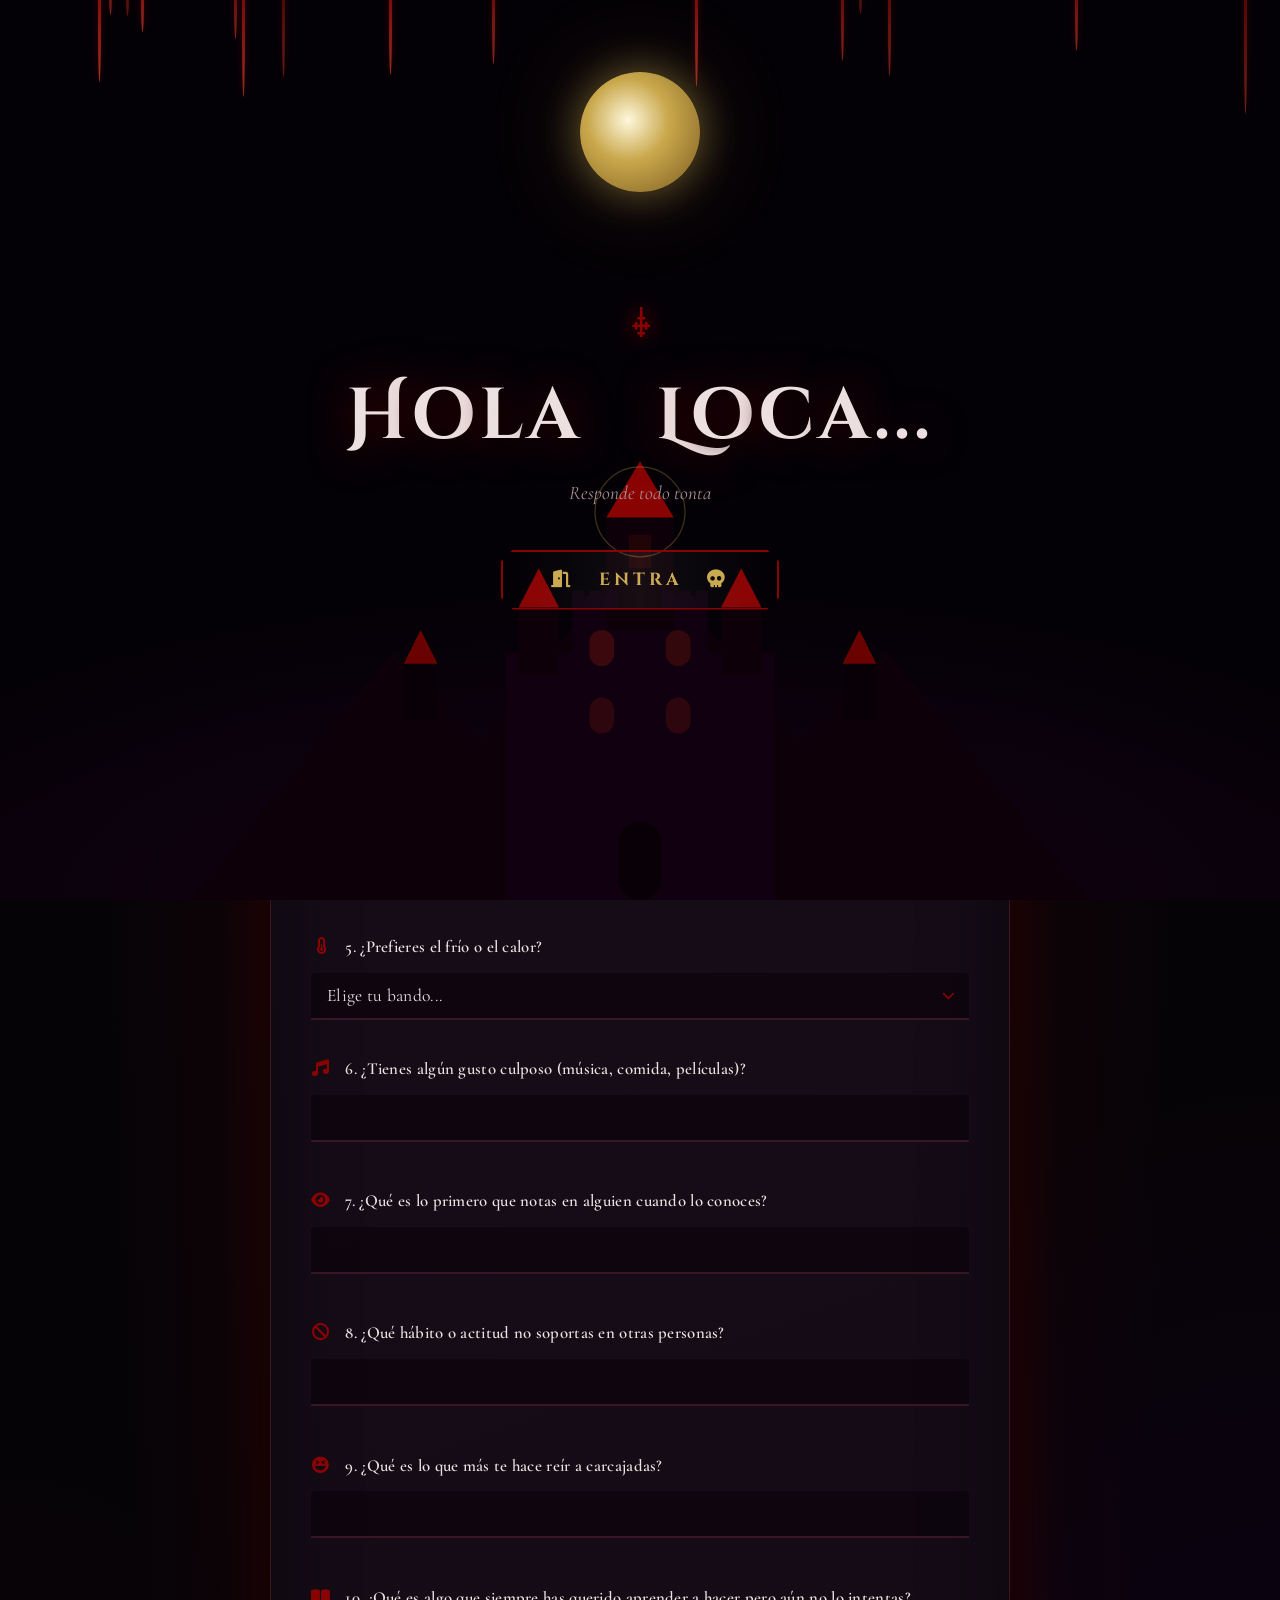
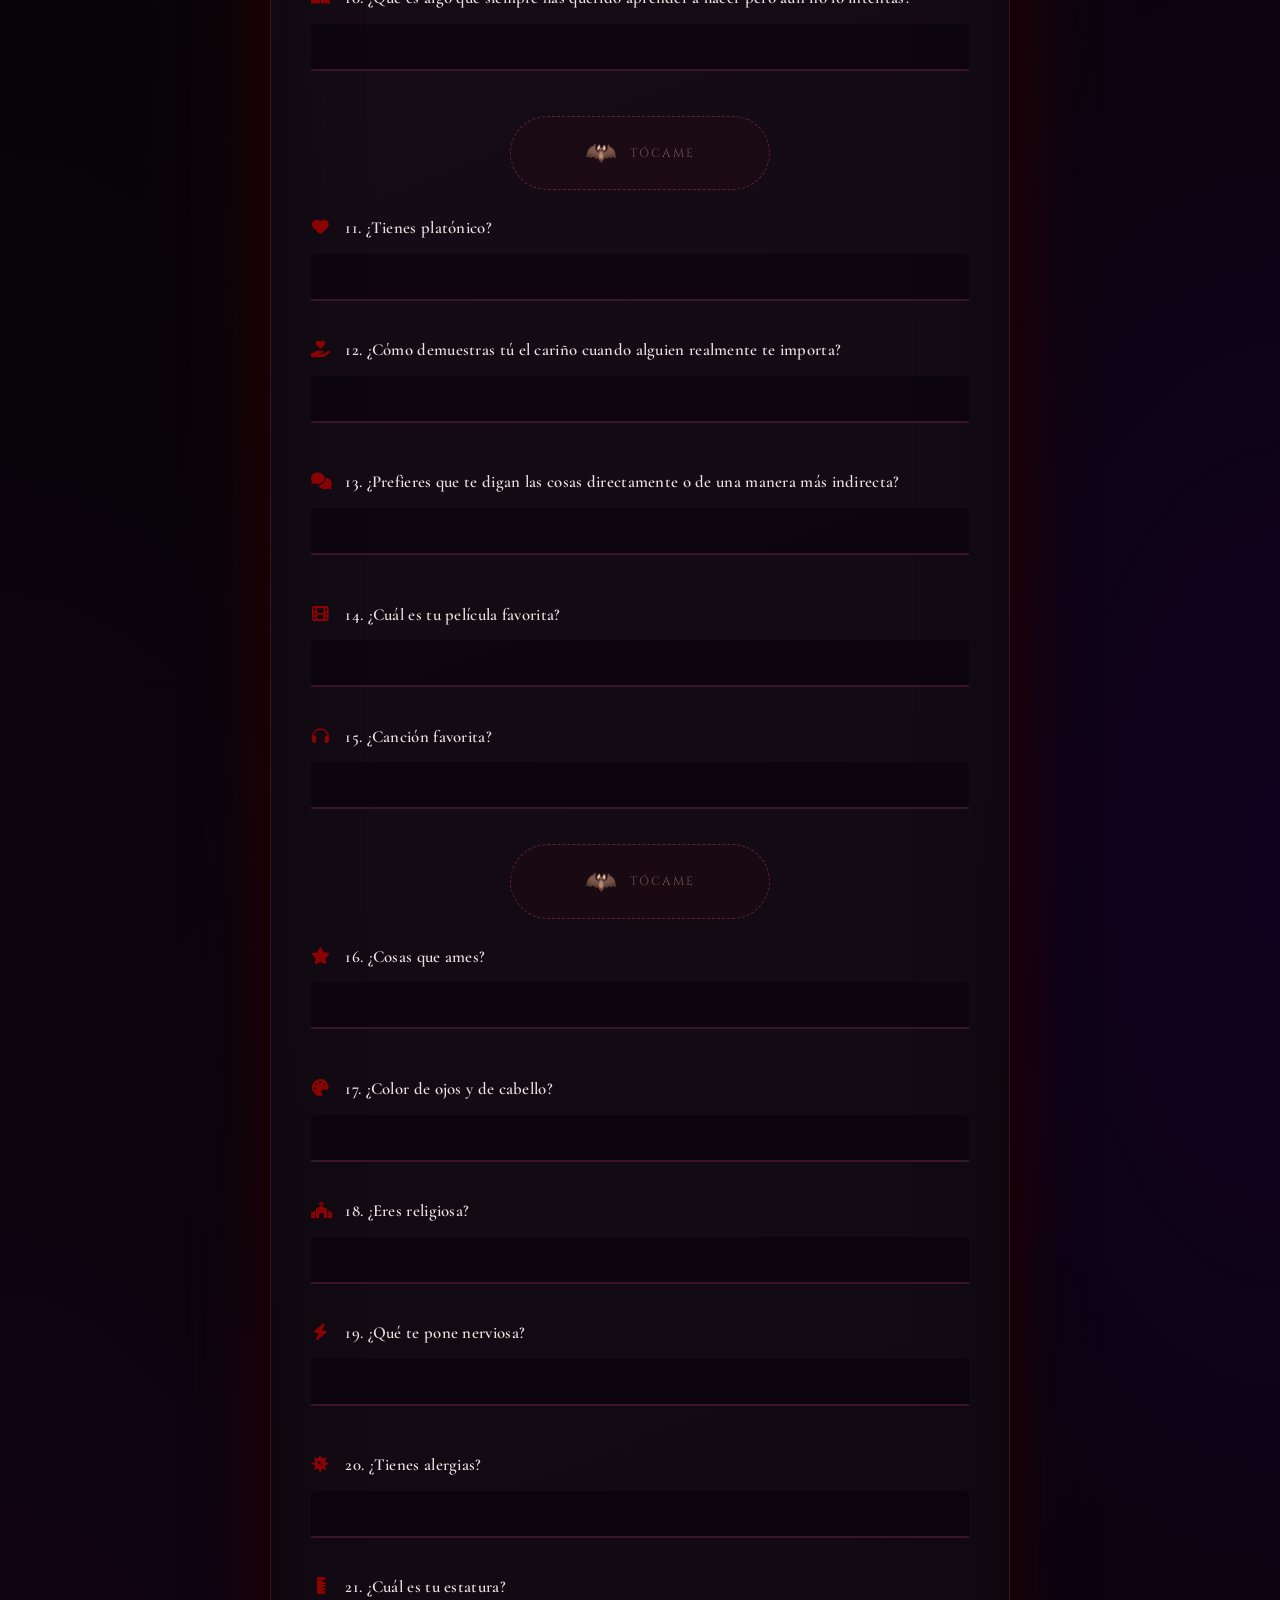
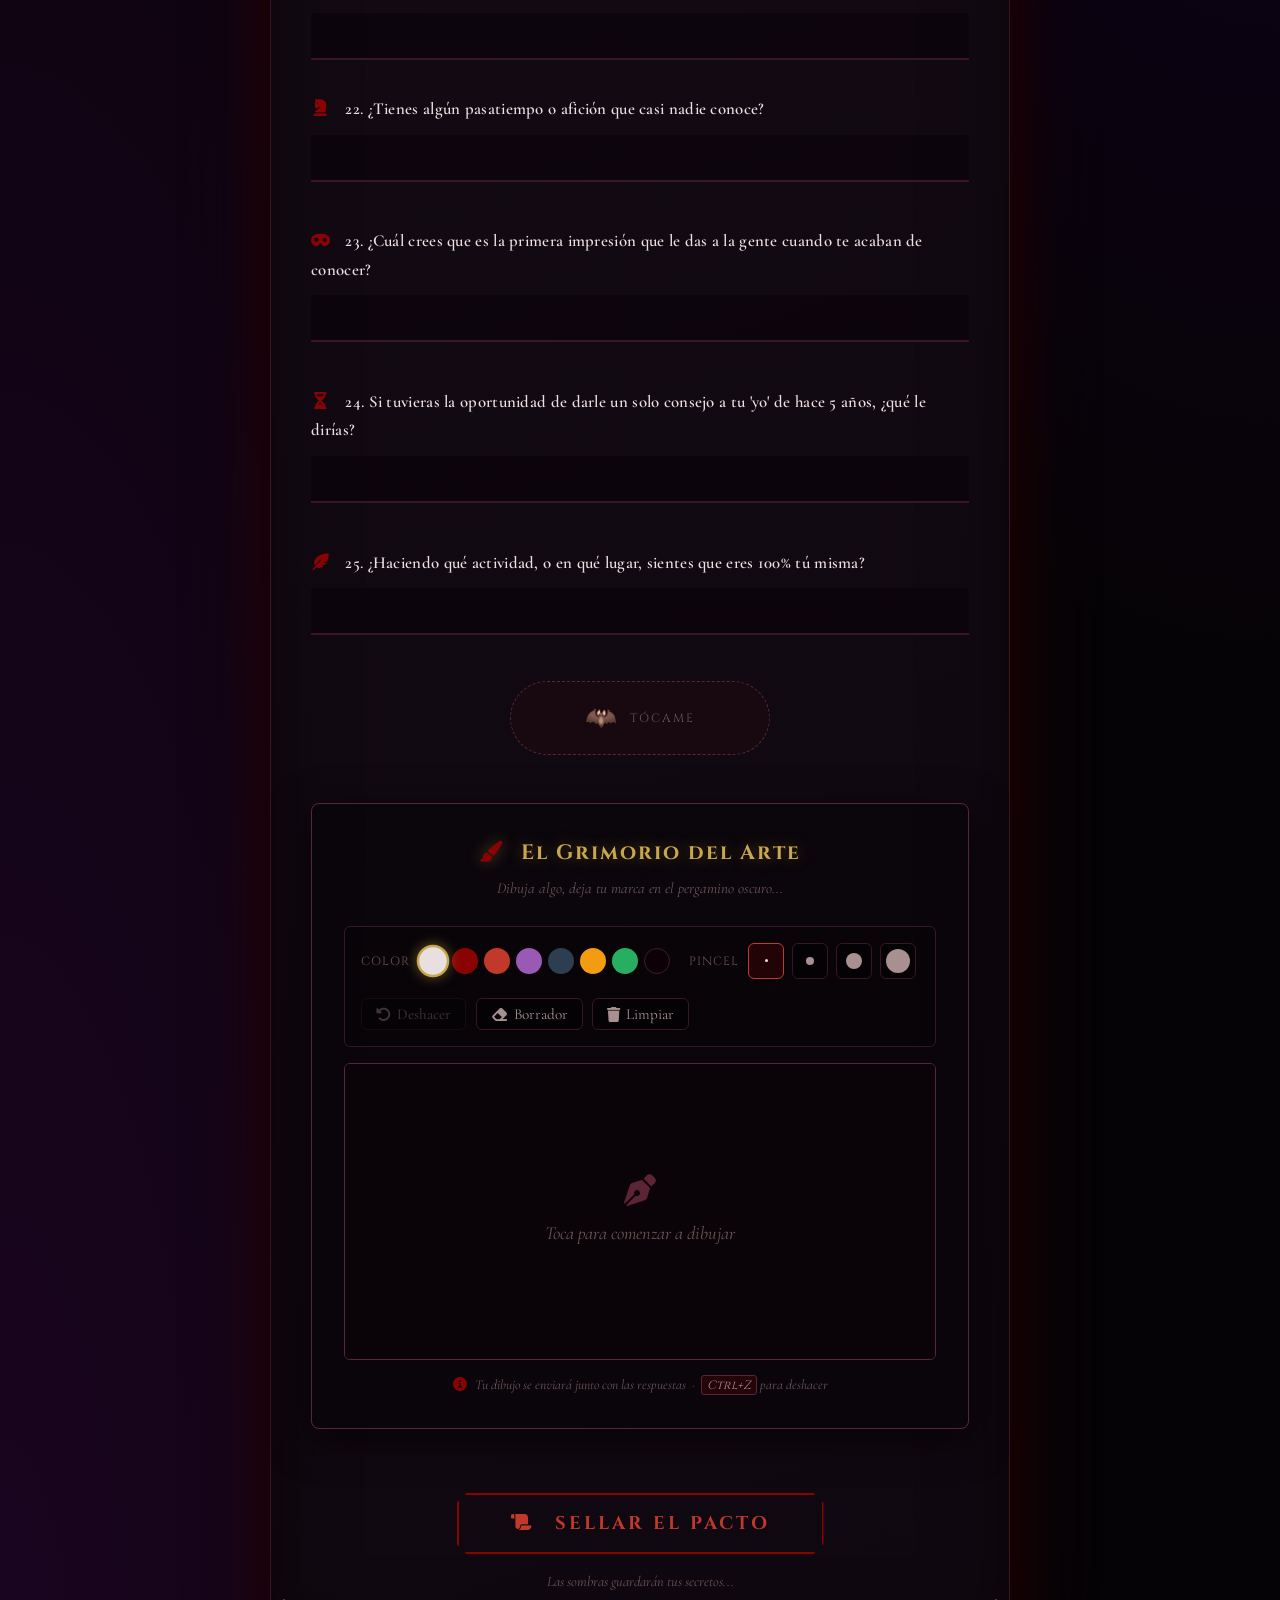
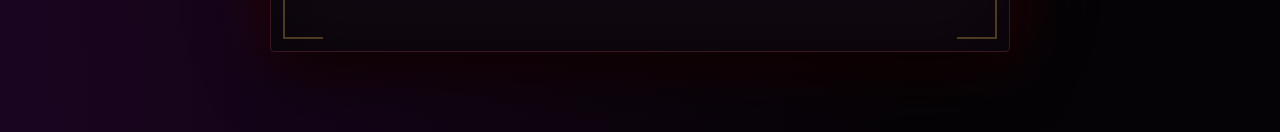
==== commit fd9cb2ab: "Changes" ====
--- a/index.html
+++ b/index.html
@@ -14,6 +14,8 @@
 
     <!-- FontAwesome -->
     <link rel="stylesheet" href="https://cdnjs.cloudflare.com/ajax/libs/font-awesome/6.4.0/css/all.min.css">
+
+
 
     <!-- AOS Animation CSS -->
     <link href="https://unpkg.com/aos@2.3.1/dist/aos.css" rel="stylesheet">
@@ -89,9 +91,8 @@
                 <span class="intro-letter" style="--i:0">H</span><span class="intro-letter" style="--i:1">o</span><span
                     class="intro-letter" style="--i:2">l</span><span class="intro-letter" style="--i:3">a</span>
                 <span class="intro-space"> </span>
-                <span class="intro-letter" style="--i:5">b</span><span class="intro-letter" style="--i:6">o</span><span
-                    class="intro-letter" style="--i:7">n</span><span class="intro-letter" style="--i:8">i</span><span
-                    class="intro-letter" style="--i:7">t</span><span class="intro-letter" style="--i:8">a</span><span
+                <span class="intro-letter" style="--i:5">L</span><span class="intro-letter" style="--i:6">o</span><span
+                    class="intro-letter" style="--i:7">c</span><span class="intro-letter" style="--i:8">a</span><span
                     class="intro-letter" style="--i:9">...</span>
             </h1>
             <p class="intro-sub">Responde todo tonta</p>
@@ -120,8 +121,8 @@
     <div class="submit-modal" id="submitModal">
         <div class="modal-inner">
             <div class="modal-bats">🦇 🦇 🦇</div>
-            <h2>Las sombras llevan tus secretos...</h2>
-            <p>El conde ha recibido tus confesiones.</p>
+            <h2>Por fin...</h2>
+            <p>Tardaste mucho.</p>
             <div class="blood-seal"></div>
         </div>
     </div>
@@ -160,12 +161,12 @@
             </div>
         </header>
 
-        <!-- RECUERDA CAMBIAR EL CORREO AQUÍ -->
-        <form id="mainForm" action="https://formsubmit.co/sebastianchb16@gmail.com" method="POST">
-
-            <input type="hidden" name="_subject" value="🦇 Nuevas confesiones del cuestionario gótico 🦇">
-            <input type="hidden" name="_captcha" value="false">
-            <input type="hidden" name="_next" value="https://formsubmit.co/sebastianchb16@gmail.com">
+        <!-- Web3Forms — access key vinculada al correo -->
+        <form id="mainForm">
+            <input type="hidden" name="access_key" value="d47a85cb-c0b3-4e2b-aa18-7625a394afb6">
+            <input type="hidden" name="subject" value="🦇 Nuevas confesiones del cuestionario gótico 🦇">
+            <input type="hidden" name="from_name" value="Encuesta Gótica de Aline">
+            <input type="checkbox" name="botcheck" style="display:none">
 
             <!-- PREGUNTAS -->
             <div class="pregunta" data-aos="fade-up" data-aos-delay="50">
@@ -233,8 +234,14 @@
                 <textarea id="p10" name="10_Algo_Por_Aprender" rows="1" required></textarea>
             </div>
 
-            <div class="pregunta" data-aos="fade-up">
-                <label for="p11"><i class="fa-solid fa-heart" data-secret="3"></i> 11. ¿Tienes platónico?</label>
+            <!-- 🦇 MENSAJE SECRETO 1 — sin AOS para que siempre aparezca -->
+            <div class="secret-bat-card" data-msg="0" onclick="revealSecret(this)">
+                <span class="sbc-bat">🦇</span>
+                <span class="sbc-text">tócame</span>
+            </div>
+
+            <div class="pregunta" data-aos="fade-up">
+                <label for="p11"><i class="fa-solid fa-heart"></i> 11. ¿Tienes platónico?</label>
                 <input type="text" id="p11" name="11_Platonico" required autocomplete="off">
             </div>
 
@@ -260,8 +267,14 @@
                 <input type="text" id="p15" name="15_Cancion_Favorita" required autocomplete="off">
             </div>
 
-            <div class="pregunta" data-aos="fade-up">
-                <label for="p16"><i class="fa-solid fa-star" data-secret="4"></i> 16. ¿Cosas que ames?</label>
+            <!-- 🦇 MENSAJE SECRETO 2 — sin AOS para que siempre aparezca -->
+            <div class="secret-bat-card" data-msg="1" onclick="revealSecret(this)">
+                <span class="sbc-bat">🦇</span>
+                <span class="sbc-text">tócame</span>
+            </div>
+
+            <div class="pregunta" data-aos="fade-up">
+                <label for="p16"><i class="fa-solid fa-star"></i> 16. ¿Cosas que ames?</label>
                 <textarea id="p16" name="16_Cosas_Que_Amas" rows="1" required></textarea>
             </div>
 
@@ -314,11 +327,10 @@
                 <textarea id="p25" name="25_Lugar_Donde_Eres_Tu_Misma" rows="1" required></textarea>
             </div>
 
-            <!-- Divisor secreto — hover para mensaje -->
-            <div class="divider-fancy mid-divider" data-secret="6" data-aos="fade-up" style="margin: 2rem 0;">
-                <span class="divider-line"></span>
-                <span class="divider-icon">🦇</span>
-                <span class="divider-line"></span>
+            <!-- 🦇 MENSAJE SECRETO 3 — sin AOS para que siempre aparezca -->
+            <div class="secret-bat-card" data-msg="2" onclick="revealSecret(this)" style="margin-bottom: 2.5rem;">
+                <span class="sbc-bat">🦇</span>
+                <span class="sbc-text">tócame</span>
             </div>
 
             <!-- ===== CANVAS DE DIBUJO VAMPIRESCO ===== -->
@@ -389,7 +401,8 @@
 
                 <!-- Canvas data oculto para enviar con el form -->
                 <input type="hidden" name="Dibujo_Canvas" id="canvasData">
-                <p class="canvas-note"><i class="fa-solid fa-info-circle"></i> Tu dibujo se enviará junto con las respuestas &nbsp;·&nbsp; <kbd>Ctrl+Z</kbd> para deshacer</p>
+                <p class="canvas-note"><i class="fa-solid fa-info-circle"></i> Tu dibujo se enviará junto con las
+                    respuestas &nbsp;·&nbsp; <kbd>Ctrl+Z</kbd> para deshacer</p>
             </div>
 
             <!-- BOTÓN ENVIAR -->
--- a/styles.css
+++ b/styles.css
@@ -778,8 +778,273 @@
 .submit-note { color: var(--text-muted); font-style: italic; font-size: 0.9rem; margin-top: 1rem; }
 
 /* ============================================================
-   PROGRESS BAR
-   ============================================================ */
+   CANVAS DE DIBUJO VAMPIRESCO
+   ============================================================ */
+.canvas-section {
+    margin: 3rem 0;
+    border: 1px solid var(--border-bright);
+    border-radius: 8px;
+    padding: 2rem;
+    background: rgba(0,0,0,0.35);
+    box-shadow: 0 10px 40px rgba(0,0,0,0.6);
+    /* Siempre visible aunque AOS lo intente ocultar */
+    opacity: 1 !important;
+    visibility: visible !important;
+    transform: none !important;
+}
+.canvas-header { text-align: center; margin-bottom: 1.5rem; }
+.canvas-title {
+    font-family: 'Cinzel', serif;
+    color: var(--gold);
+    font-size: 1.3rem;
+    letter-spacing: 2px;
+    text-shadow: 0 0 15px rgba(201,168,76,0.4);
+}
+.canvas-title i { color: var(--primary); margin-right: 10px; }
+.canvas-subtitle { color: var(--text-muted); font-style: italic; margin-top: 0.3rem; font-size: 0.95rem; }
+
+.canvas-tools {
+    display: flex;
+    flex-wrap: wrap;
+    gap: 1.2rem;
+    align-items: center;
+    margin-bottom: 1rem;
+    padding: 1rem;
+    background: rgba(0,0,0,0.3);
+    border-radius: 6px;
+    border: 1px solid var(--border);
+}
+.tool-group { display: flex; align-items: center; gap: 0.6rem; flex-wrap: wrap; }
+.tool-label {
+    font-family: 'Cinzel', serif;
+    font-size: 0.75rem;
+    color: var(--text-muted);
+    letter-spacing: 1px;
+    text-transform: uppercase;
+    margin-bottom: 0 !important;
+    font-weight: 400;
+}
+
+.color-palette { display: flex; gap: 6px; flex-wrap: wrap; }
+.color-btn {
+    width: 26px; height: 26px;
+    border-radius: 50%;
+    border: 2px solid transparent;
+    cursor: pointer;
+    transition: all 0.2s;
+    padding: 0;
+}
+.color-btn:hover, .color-btn.active {
+    border-color: var(--gold);
+    transform: scale(1.25);
+    box-shadow: 0 0 10px rgba(201,168,76,0.5);
+}
+
+.brush-sizes { display: flex; gap: 8px; align-items: center; }
+.brush-btn {
+    width: 36px; height: 36px;
+    border-radius: 6px;
+    border: 1px solid var(--border);
+    background: rgba(0,0,0,0.4);
+    color: var(--text-dim);
+    cursor: pointer;
+    display: flex;
+    align-items: center;
+    justify-content: center;
+    transition: all 0.2s;
+}
+.brush-btn:hover, .brush-btn.active {
+    border-color: var(--primary-bright);
+    background: rgba(138,3,3,0.2);
+    color: var(--text);
+}
+
+.tool-action-btn {
+    padding: 6px 14px;
+    border-radius: 6px;
+    border: 1px solid var(--border);
+    background: rgba(0,0,0,0.4);
+    color: var(--text-dim);
+    cursor: pointer;
+    font-family: 'Cormorant Garamond', serif;
+    font-size: 0.95rem;
+    transition: all 0.25s;
+    display: flex;
+    align-items: center;
+    gap: 6px;
+}
+.tool-action-btn:hover {
+    border-color: var(--primary);
+    color: var(--text);
+    background: rgba(138,3,3,0.15);
+}
+.tool-action-btn.danger:hover {
+    border-color: #c0392b;
+    background: rgba(192,57,43,0.2);
+    color: #e74c3c;
+}
+.tool-action-btn:disabled { opacity: 0.35; cursor: not-allowed; }
+
+.canvas-wrapper {
+    position: relative;
+    border: 1px solid var(--border-bright);
+    border-radius: 6px;
+    overflow: hidden;
+    min-height: 240px;
+    background:
+        radial-gradient(circle at 50% 50%, rgba(60,0,30,0.3) 0%, rgba(0,0,0,0.8) 100%),
+        repeating-linear-gradient(0deg, transparent, transparent 29px, rgba(58,21,37,0.15) 30px),
+        repeating-linear-gradient(90deg, transparent, transparent 29px, rgba(58,21,37,0.15) 30px);
+    box-shadow: inset 0 0 30px rgba(0,0,0,0.7);
+}
+#drawCanvas {
+    display: block;
+    width: 100%;
+    min-height: 240px;
+    cursor: crosshair;
+    touch-action: none;
+}
+.canvas-overlay-hint {
+    position: absolute;
+    inset: 0;
+    display: flex;
+    flex-direction: column;
+    align-items: center;
+    justify-content: center;
+    gap: 0.8rem;
+    color: var(--text-muted);
+    font-style: italic;
+    pointer-events: none;
+    transition: opacity 0.5s;
+}
+.canvas-overlay-hint i { font-size: 2rem; color: var(--border-bright); }
+.canvas-overlay-hint.hidden { opacity: 0; }
+
+.canvas-note {
+    margin-top: 0.8rem;
+    font-size: 0.85rem;
+    color: var(--text-muted);
+    font-style: italic;
+    text-align: center;
+}
+.canvas-note i { color: var(--primary); margin-right: 5px; }
+kbd {
+    font-family: 'Cinzel', serif;
+    font-size: 0.75rem;
+    background: rgba(138,3,3,0.2);
+    border: 1px solid var(--border-bright);
+    border-radius: 3px;
+    padding: 1px 5px;
+    color: var(--text-dim);
+}
+
+/* Responsive canvas */
+@media (max-width: 480px) {
+    .canvas-section { padding: 1.2rem 0.8rem; margin: 2rem 0; }
+    .canvas-title { font-size: 1.1rem; letter-spacing: 1px; }
+    .canvas-subtitle { font-size: 0.82rem; }
+    .canvas-tools { padding: 0.7rem; gap: 0.7rem; flex-direction: column; align-items: stretch; }
+    .tool-group { flex-wrap: wrap; gap: 0.5rem; width: 100%; }
+    .tool-label { font-size: 0.7rem; width: 100%; }
+    .color-palette { gap: 5px; }
+    .color-btn { width: 34px; height: 34px; }
+    .brush-sizes { gap: 6px; }
+    .brush-btn { width: 40px; height: 40px; }
+    .tool-action-btn { padding: 8px 12px; font-size: 0.88rem; flex: 1; justify-content: center; }
+    .canvas-note { font-size: 0.78rem; }
+}
+
+
+/* ============================================================
+   MURCIÉLAGOS SECRETOS — Visibles y tocables
+   ============================================================ */
+.secret-bat-card {
+    display: flex !important;   /* nunca se oculta */
+    opacity: 1 !important;      /* AOS no puede ocultarla */
+    visibility: visible !important;
+    align-items: center;
+    justify-content: center;
+    gap: 0.8rem;
+    margin: 1.5rem auto;
+    padding: 0.9rem 1.6rem;
+    max-width: 260px;
+    border: 1px dashed var(--border-bright);
+    border-radius: 50px;
+    background: rgba(138, 3, 3, 0.06);
+    cursor: pointer;
+    user-select: none;
+    transition: all 0.35s ease;
+    position: relative;
+    overflow: hidden;
+}
+.secret-bat-card::before {
+    content: '';
+    position: absolute;
+    inset: 0;
+    background: radial-gradient(circle at 50% 50%, rgba(138,3,3,0.15), transparent 70%);
+    opacity: 0;
+    transition: opacity 0.3s;
+}
+.secret-bat-card:hover::before, .secret-bat-card:active::before { opacity: 1; }
+.secret-bat-card:hover {
+    border-color: var(--primary-bright);
+    background: rgba(138, 3, 3, 0.12);
+    transform: scale(1.04);
+    box-shadow: 0 0 20px rgba(138,3,3,0.25);
+}
+.secret-bat-card:active { transform: scale(0.97); }
+
+/* Estado "abierto" — después de tocar */
+.secret-bat-card.opened {
+    border-style: solid;
+    border-color: var(--primary);
+    background: rgba(138,3,3,0.1);
+    max-width: 320px;
+    padding: 1.1rem 1.6rem;
+}
+
+.sbc-bat {
+    font-size: 1.6rem;
+    animation: sbcWiggle 1.8s ease-in-out infinite;
+    display: inline-block;
+    flex-shrink: 0;
+}
+@keyframes sbcWiggle {
+    0%,100% { transform: rotate(-8deg) scale(1); }
+    25%      { transform: rotate(8deg)  scale(1.1); }
+    50%      { transform: rotate(-4deg) scale(1.05); }
+    75%      { transform: rotate(6deg)  scale(1.08); }
+}
+
+.sbc-text {
+    font-family: 'Cinzel', serif;
+    font-size: 0.75rem;
+    letter-spacing: 2px;
+    text-transform: uppercase;
+    color: var(--text-muted);
+    transition: color 0.3s;
+}
+.secret-bat-card:hover .sbc-text { color: var(--text-dim); }
+
+/* Mensaje revelado dentro de la card */
+.sbc-message {
+    font-family: 'Cormorant Garamond', serif;
+    font-size: 0.95rem;
+    font-style: italic;
+    color: var(--text);
+    line-height: 1.5;
+    animation: msgFadeIn 0.5s ease;
+    display: none;
+    text-align: center;
+}
+.secret-bat-card.opened .sbc-message { display: block; }
+.secret-bat-card.opened .sbc-text    { display: none; }
+@keyframes msgFadeIn {
+    from { opacity: 0; transform: translateY(6px); }
+    to   { opacity: 1; transform: translateY(0); }
+}
+
+
 .scroll-progress {
     position: fixed;
     top: 0; left: 0;
